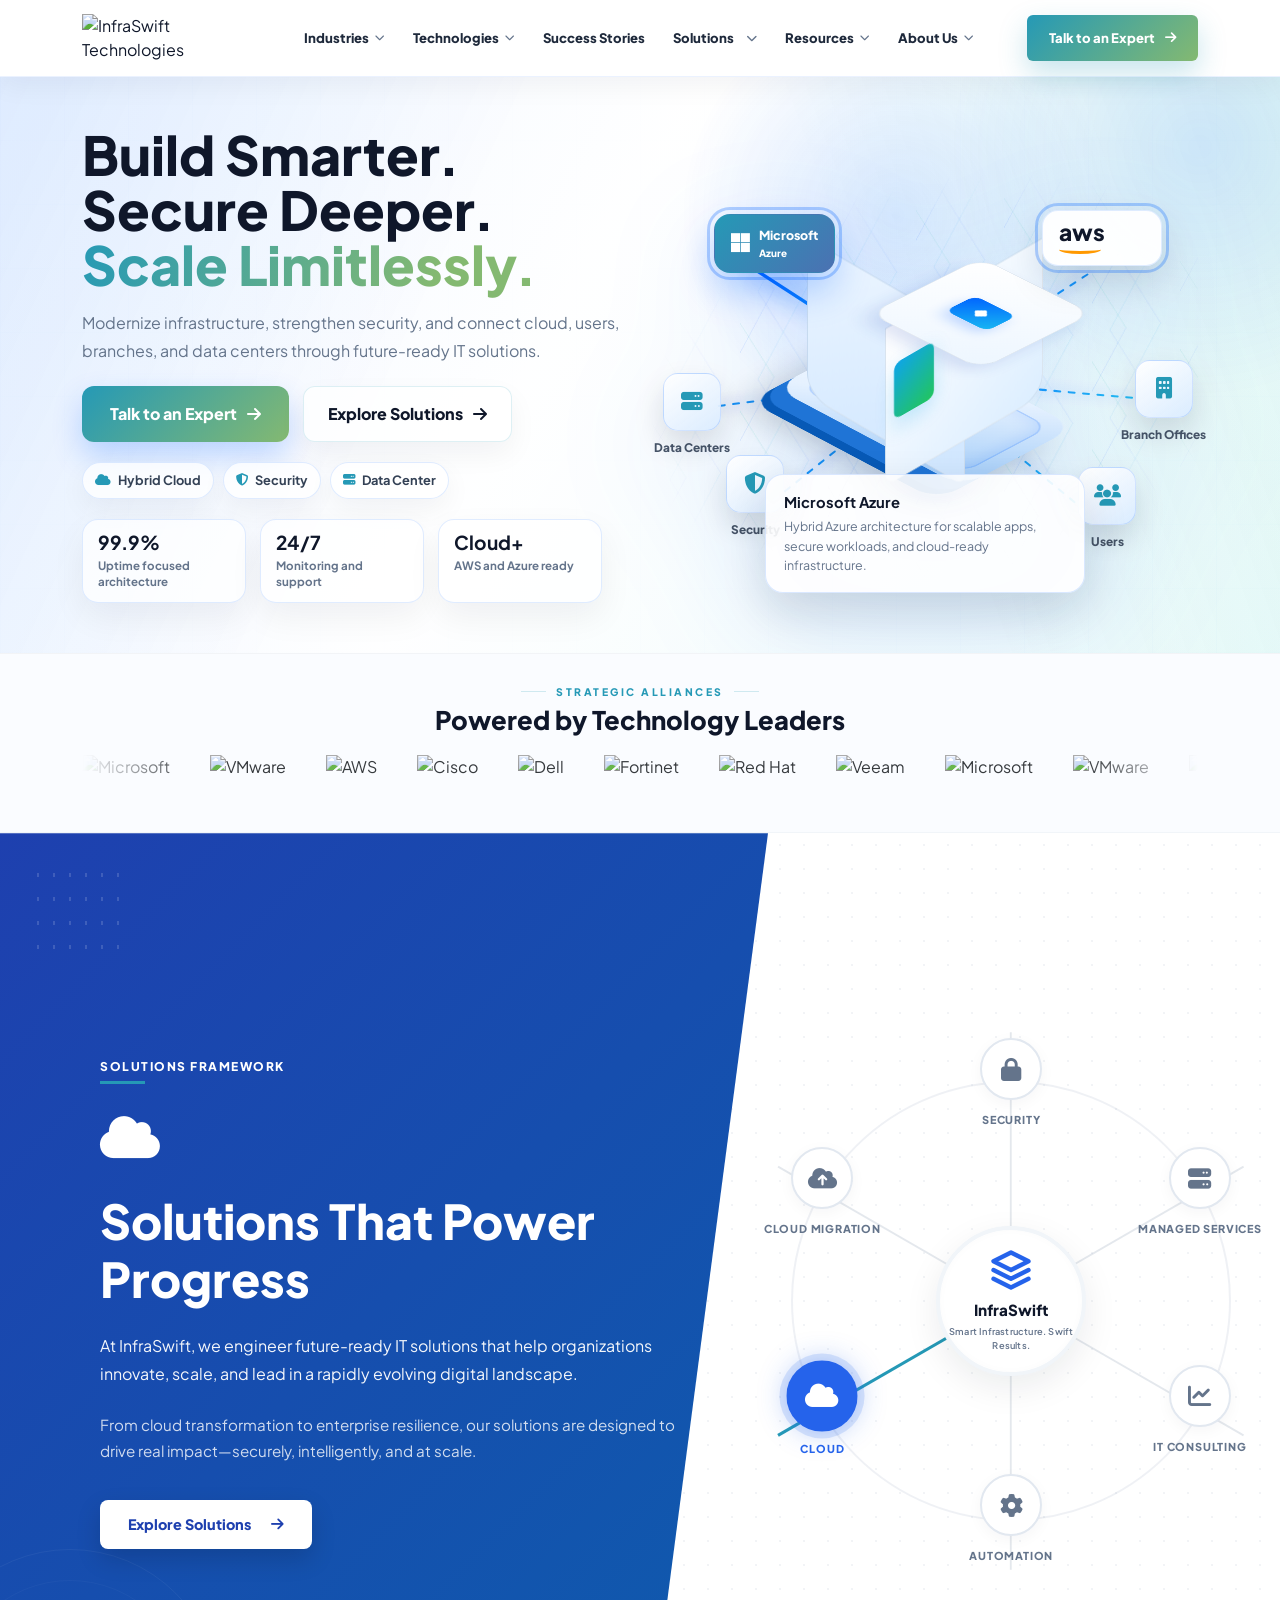
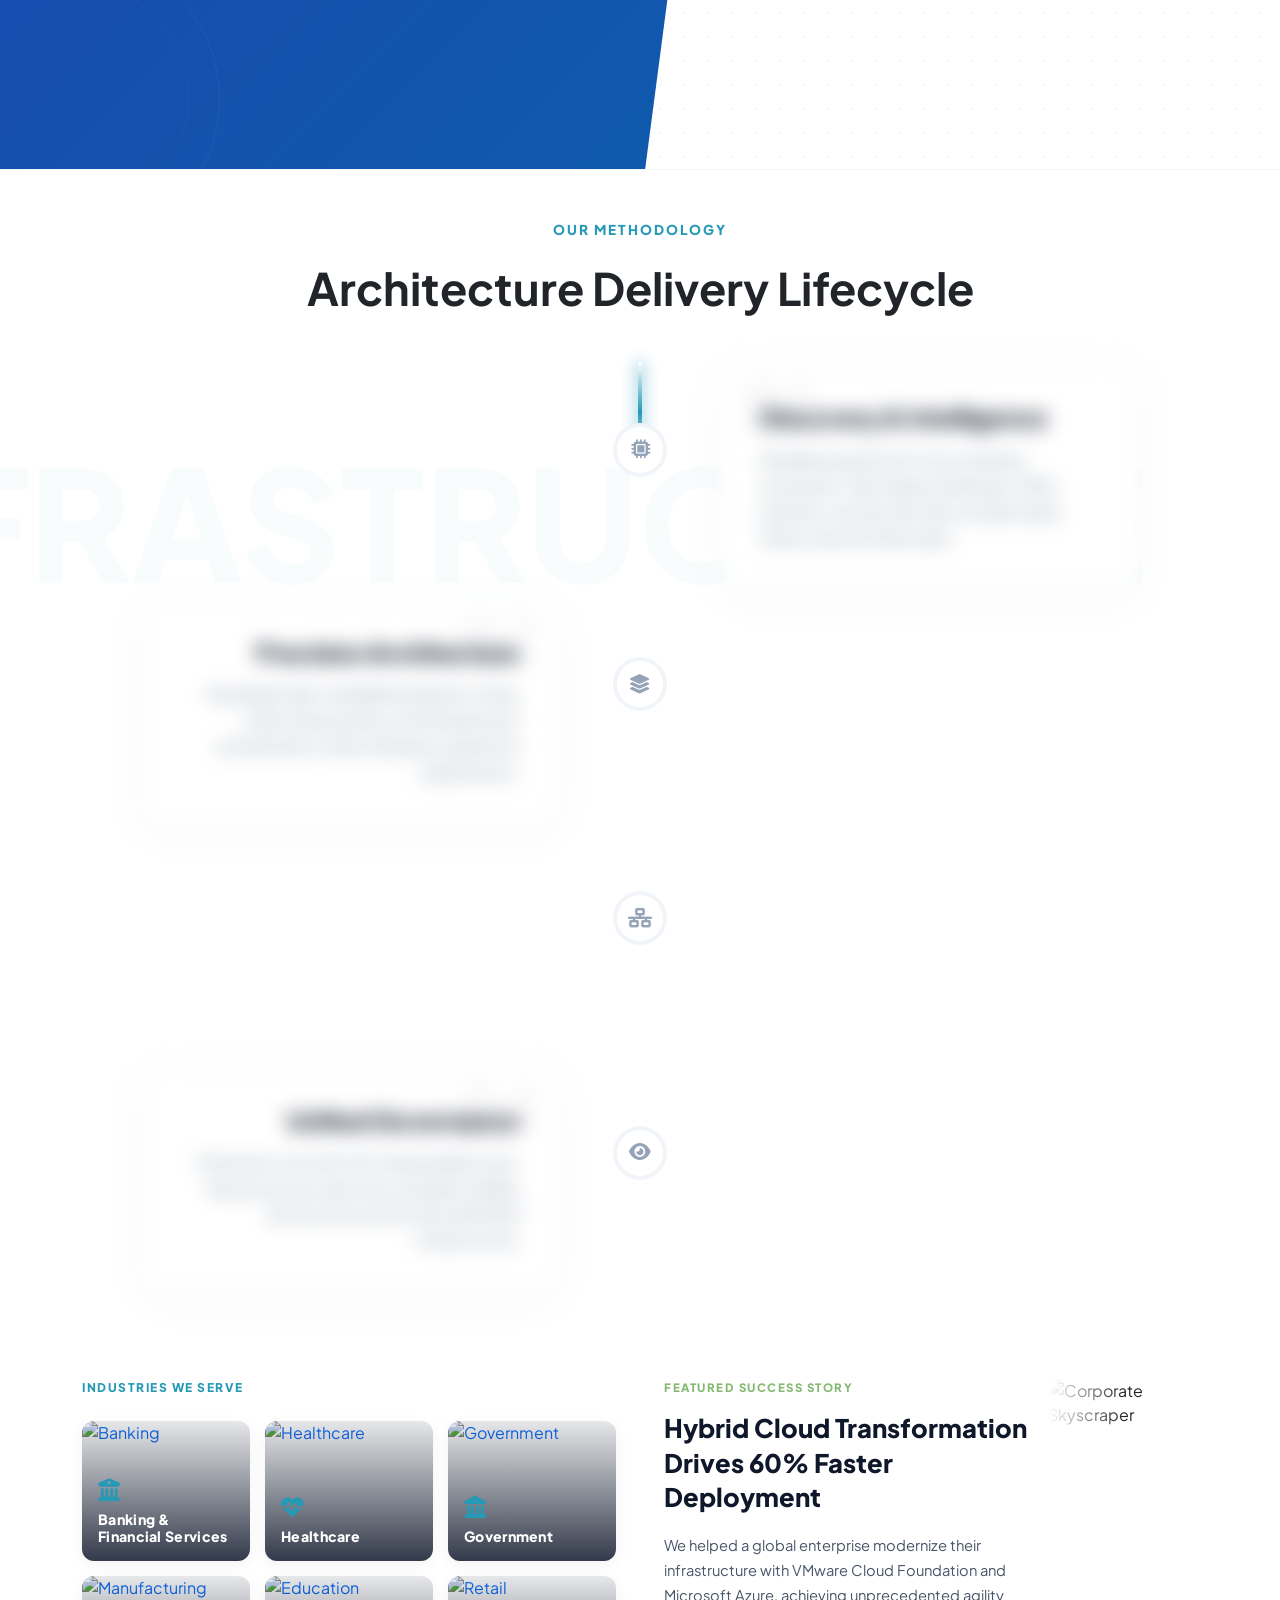
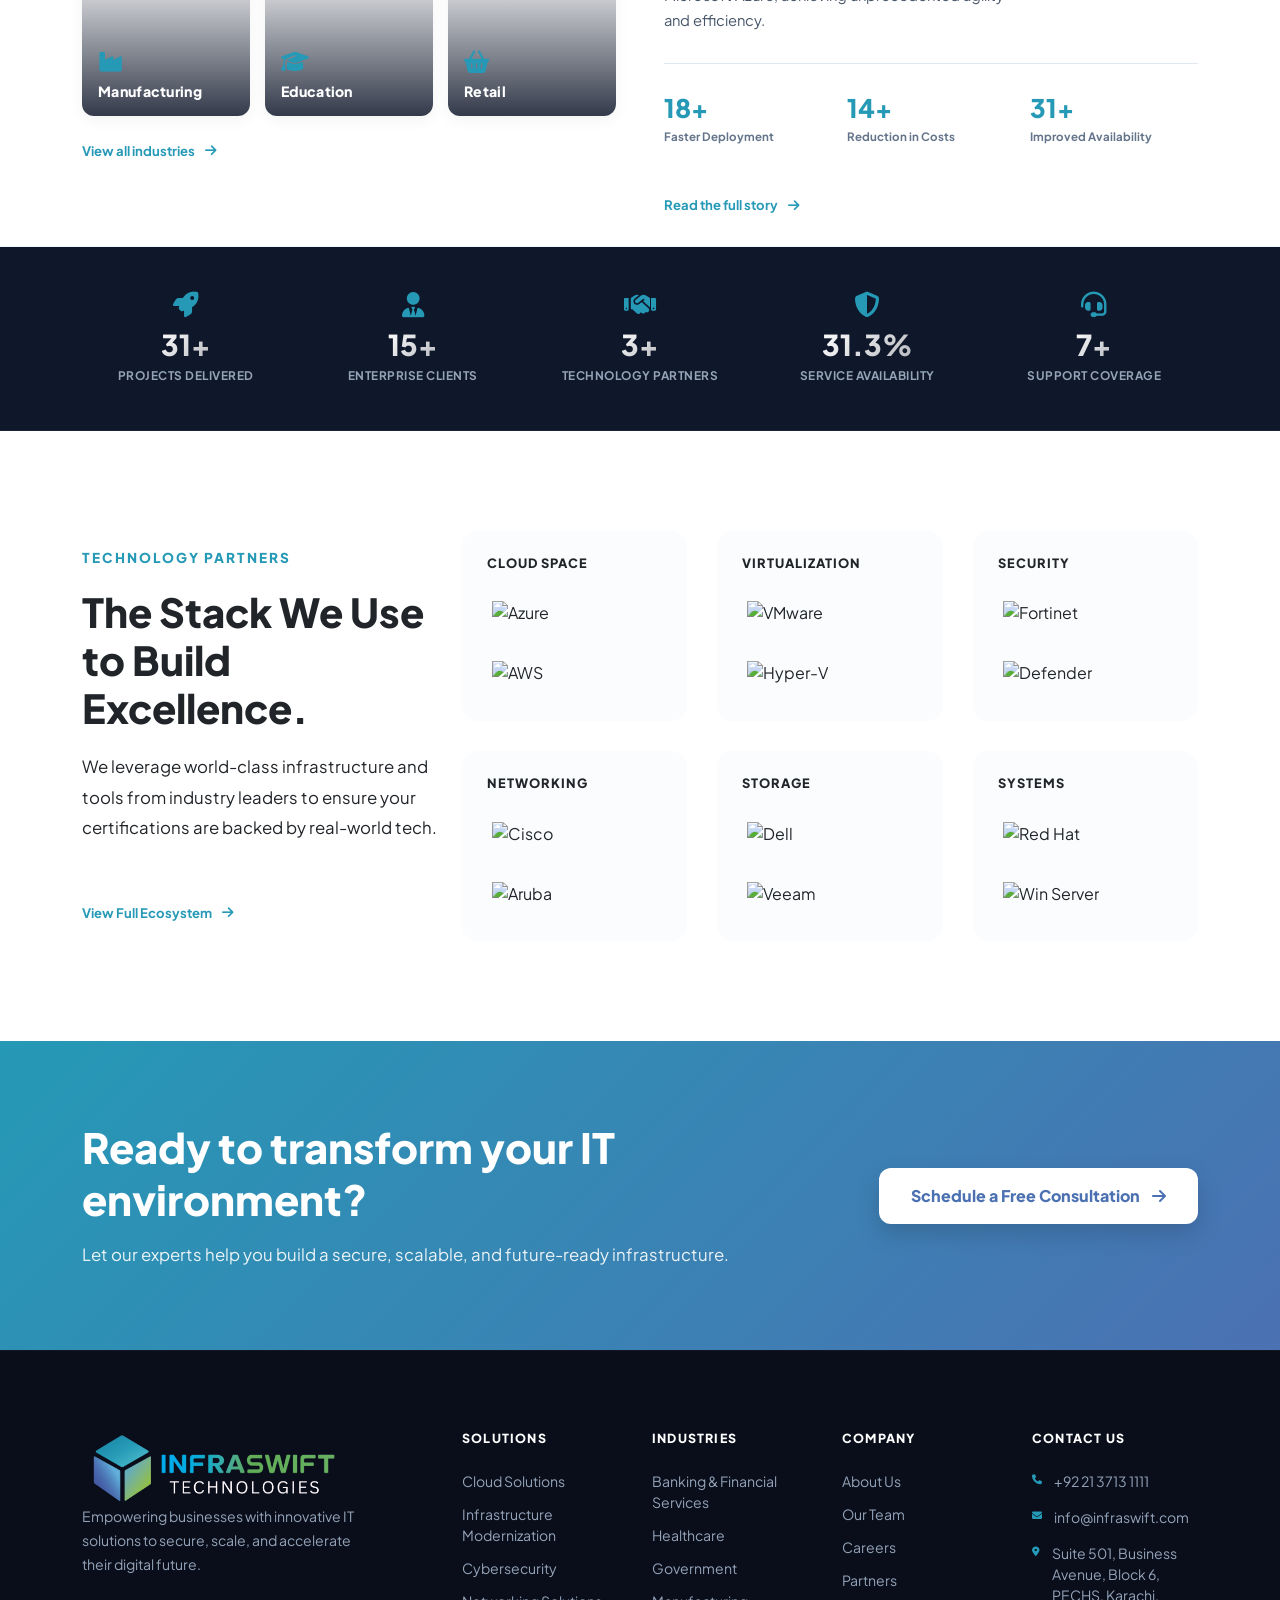
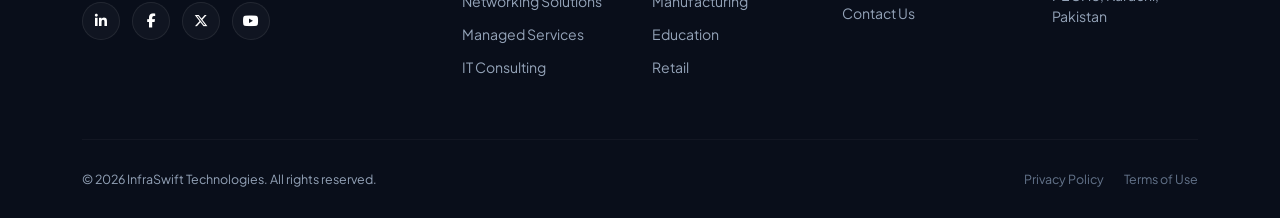
==== infraswift.html @ 0e82264e "Update print statement from 'Hello' to 'Goodbye'" ====
<!DOCTYPE html>
<html lang="en">

<head>
    <meta charset="UTF-8">
    <meta name="viewport" content="width=device-width, initial-scale=1.0">
    <title>InfraSwift | Premium Enterprise IT Solutions</title>

    <!-- Bootstrap 5 & FontAwesome -->
    <link href="https://cdnjs.cloudflare.com/ajax/libs/bootstrap/5.3.3/css/bootstrap.min.css" rel="stylesheet">
    <link rel="stylesheet" href="https://cdnjs.cloudflare.com/ajax/libs/font-awesome/6.5.0/css/all.min.css">
    <!-- Google Font -->
    <link href="https://fonts.googleapis.com/css2?family=Plus+Jakarta+Sans:wght@400;600;700;800&display=swap"
        rel="stylesheet">

    <style>
        :root {     
            --primary: #2599B6;
            --primary-dark: #4B71B2;
            --accent: #84B971;
            --success: #84B971;
            --primary-glow: rgba(37, 153, 182, 0.35);

            --node-bg: #ffffff;
            --text-dark: #0f172a;
            --text-gray: #64748b;
            --soft-border: rgba(37, 153, 182, 0.15);
        }

        body {
            font-family: 'Plus Jakarta Sans', sans-serif;
            background:
                radial-gradient(circle at 18% 20%, rgba(0, 97, 255, 0.08), transparent 28%),
                radial-gradient(circle at 82% 16%, rgba(14, 165, 233, 0.10), transparent 30%),
                #fff;
            background-size: 120% 120%;
            animation: bodyGlowMove 12s ease-in-out infinite alternate;
            overflow-x: hidden;
            margin: 0;
            cursor: none;
        }

        @keyframes bodyGlowMove {
            from {
                background-position: 0% 0%, 100% 0%;
            }

            to {
                background-position: 8% 6%, 90% 10%;
            }
        }

        /* --- NAVBAR --- */
        .site-nav {
            position: sticky;
            top: 0;
            z-index: 999;
            background: rgba(255, 255, 255, 0.95);
            backdrop-filter: blur(14px);
            border-bottom: 1px solid rgba(0, 97, 255, 0.08);
            box-shadow: 0 8px 28px rgba(15, 23, 42, 0.05);
        }

        .nav-shell {
            min-height: 76px;
            display: flex;
            align-items: center;
            justify-content: space-between;
            gap: 24px;
        }

        .brand-logo {
            display: inline-flex;
            align-items: center;
            gap: 10px;
            text-decoration: none;
            color: var(--text-dark);
            flex-shrink: 0;
        }

        .brand-logo img {
            width: 168px;
            height: auto;
            display: block;
        }

        .nav-menu {
            display: flex;
            align-items: center;
            justify-content: center;
            gap: 24px;
            margin: 0;
            padding: 0;
            list-style: none;
            flex: 1;
        }

        .nav-menu a {
            display: inline-flex;
            align-items: center;
            gap: 6px;
            color: #1e293b;
            font-size: 0.82rem;
            font-weight: 800;
            text-decoration: none;
            padding: 10px 2px;
            transition: color 0.25s ease, transform 0.25s ease;
        }

        .nav-menu a:hover {
            color: var(--primary);
            transform: translateY(-1px);
        }

        .nav-menu i {
            font-size: 0.62rem;
            color: #64748b;
        }

        .nav-actions {
            display: flex;
            align-items: center;
            gap: 12px;
            flex-shrink: 0;
        }

        .nav-cta {
            display: inline-flex;
            align-items: center;
            justify-content: center;
            gap: 10px;
            min-height: 46px;
            padding: 0 22px;
            border-radius: 6px;
            background: linear-gradient(135deg,
                    var(--primary),
                    var(--success));

            color: #fff;
            border: none;
            box-shadow: 0 12px 28px rgba(37, 153, 182, 0.25);
            font-size: 0.82rem;
            font-weight: 800;
            text-decoration: none;
            transition: transform 0.25s ease, box-shadow 0.25s ease;
        }

        .nav-cta:hover {
            color: #fff;
            transform: translateY(-2px);
            background: linear-gradient(135deg,
                    var(--success),
                    var(--primary));
        }

        .nav-toggle {
            display: none;
            width: 42px;
            height: 42px;
            border: 1px solid rgba(0, 97, 255, 0.16);
            border-radius: 10px;
            background: #fff;
            color: var(--text-dark);
            align-items: center;
            justify-content: center;
        }

        /* =========================
           MEGA MENU DROPDOWN
        ========================= */

        .mega-parent {
            position: relative;
        }

        .mega-parent>a {
            position: relative;
        }

        .mega-parent>a i {
            margin-left: 6px;
            font-size: 11px;
            transition: .3s;
        }

        .mega-parent:hover>a i {
            transform: rotate(180deg);
        }

        .mega-menu {
            position: absolute;
            top: 100%;
            left: 50%;
            transform: translateX(-50%) translateY(20px);

            width: 1200px;
            max-width: 95vw;

            background: rgba(255, 255, 255, .98);
            backdrop-filter: blur(20px);

            border: 1px solid rgba(37, 153, 182, .15);
            border-radius: 20px;

            padding: 35px;

            display: grid;
            grid-template-columns: repeat(5, 1fr);
            gap: 30px;

            opacity: 0;
            visibility: hidden;

            box-shadow:
                0 25px 60px rgba(15, 23, 42, .10),
                0 10px 30px rgba(37, 153, 182, .08);

            transition: .35s ease;

            z-index: 9999;
        }

        .mega-menu::before {
            content: '';
            position: absolute;
            top: 0;
            left: 0;

            width: 100%;
            height: 4px;

            border-radius: 20px 20px 0 0;

            background: linear-gradient(90deg,
                    #2599B6,
                    #84B971);
        }

        .mega-parent:hover .mega-menu {
            opacity: 1;
            visibility: visible;
            transform: translateX(-50%) translateY(0);
        }

        .mega-col {
            border-right: 1px solid rgba(37, 153, 182, .15);
            padding-right: 25px;
        }

        .mega-col:last-child {
            border-right: none;
        }

        .mega-col h5 {
            color: #2599B6;
            font-size: 18px;
            font-weight: 800;
            line-height: 1.4;

            margin-bottom: 18px;
        }

        .mega-col h5::after {
            content: '';
            display: block;

            width: 75px;
            height: 3px;

            margin-top: 10px;

            background: linear-gradient(90deg,
                    #2599B6,
                    #84B971);

            border-radius: 10px;
        }

        .mega-col a {
            display: block;

            color: #334155 !important;
            text-decoration: none;

            font-size: 15px;
            font-weight: 600;

            line-height: 1.6;

            padding: 8px 0;

            transition: .3s ease;
        }

        .mega-col a:hover {
            color: #2599B6 !important;
            padding-left: 10px;
        }

        .mega-col a:hover {
            background: linear-gradient(90deg,
                    rgba(37, 153, 182, .05),
                    rgba(132, 185, 113, .05));

            border-radius: 8px;
            padding-right: 10px;
        }

        .mega-col {
            animation: fadeMega .5s ease;
        }

        @keyframes fadeMega {
            from {
                opacity: 0;
                transform: translateY(10px);
            }

            to {
                opacity: 1;
                transform: translateY(0);
            }
        }

        @media(max-width:991px) {

            .mega-menu {
                position: static;

                width: 100%;
                max-width: 100%;

                transform: none;

                opacity: 1;
                visibility: visible;

                display: none;

                grid-template-columns: 1fr;

                margin-top: 12px;
                padding: 20px;
            }

            .mega-parent.active .mega-menu {
                display: grid;
            }

            .mega-col {
                border-right: none;
                border-bottom: 1px solid rgba(37, 153, 182, .15);

                padding-right: 0;
                padding-bottom: 15px;
            }

            .mega-col:last-child {
                border-bottom: none;
            }

            .mega-parent:hover .mega-menu {
                transform: none;
            }
        }

        /* --- HERO WRAPPER --- */
        .hero {
            min-height: 64vh;
            display: flex;
            align-items: center;
            position: relative;
            background:
                linear-gradient(120deg, rgba(239, 246, 255, 0.82) 0%, rgba(255, 255, 255, 0.96) 44%, rgba(240, 253, 250, 0.76) 100%),
                linear-gradient(90deg, rgba(0, 97, 255, 0.06) 1px, transparent 1px),
                linear-gradient(0deg, rgba(14, 165, 233, 0.045) 1px, transparent 1px);
            background-size: auto, 64px 64px, 64px 64px;
            background-position: center, 0 0, 0 0;
            padding: 38px 0;
            overflow: hidden;
            transition: background-position 0.8s ease, box-shadow 0.5s ease;
            --mx: 70%;
            --my: 24%;
        }

        .hero:hover {
            background-position: center, 14px 0, 0 14px;
            box-shadow: inset 0 0 90px rgba(0, 97, 255, 0.06);
        }

        .hero::before {
            content: "";
            position: absolute;
            inset: 0;
            background:
                radial-gradient(circle at var(--mx) var(--my), rgba(0, 97, 255, 0.18), transparent 22%),
                linear-gradient(115deg, rgba(0, 97, 255, 0.10), transparent 36%),
                linear-gradient(250deg, rgba(20, 184, 166, 0.10), transparent 34%);
            opacity: 0.78;
            pointer-events: none;
            animation: heroAura 9s ease-in-out infinite alternate;
        }

        .hero::after {
            content: "";
            position: absolute;
            width: 520px;
            height: 520px;
            right: -180px;
            top: -190px;
            border-radius: 50%;
            background: radial-gradient(circle, rgba(0, 97, 255, 0.12), transparent 68%);
            filter: blur(4px);
            transform: translate3d(0, 0, 0);
            transition: transform 0.7s ease, opacity 0.5s ease;
            pointer-events: none;
        }

        .hero:hover::after {
            opacity: 0.9;
            transform: translate3d(-28px, 22px, 0) scale(1.08);
        }

        @keyframes heroAura {
            from {
                opacity: 0.56;
                transform: translateX(0);
            }

            to {
                opacity: 0.9;
                transform: translateX(18px);
            }
        }

        .hero .container {
            position: relative;
            z-index: 2;
        }

        .hero-left {
            max-width: 590px;
        }

        .hero-eyebrow {
            width: fit-content;
            color: var(--primary);
            font-weight: 800;
            text-transform: uppercase;
            font-size: 0.74rem;
            letter-spacing: 1.6px;
            margin-bottom: 22px;
            display: inline-flex;
            align-items: center;
            gap: 10px;
            padding: 9px 14px;
            border-radius: 999px;
            background: rgba(255, 255, 255, 0.74);
            border: 1px solid rgba(0, 97, 255, 0.12);
            box-shadow: 0 12px 32px rgba(15, 23, 42, 0.06);
            backdrop-filter: blur(12px);
        }

        .hero-eyebrow i {
            width: 22px;
            height: 22px;
            display: grid;
            place-items: center;
            border-radius: 50%;
            color: #fff;
            background: linear-gradient(135deg, var(--primary), var(--accent));
            font-size: 0.7rem;
        }

        .hero h1 {
            font-size: clamp(2.15rem, 4.2vw, 3.65rem);
            font-weight: 800;
            line-height: 1.02;
            color: var(--text-dark);
            margin-bottom: 18px;
            max-width: 650px;
        }

        .hero h1 span {
            color: transparent;
            background: linear-gradient(110deg, var(--primary), var(--accent), var(--success), var(--primary));
            background-size: 240% 100%;
            -webkit-background-clip: text;
            background-clip: text;
            animation: headlineShine 5s ease-in-out infinite;
        }

        @keyframes headlineShine {

            0%,
            100% {
                background-position: 0% 50%;
            }

            50% {
                background-position: 100% 50%;
            }
        }

        .hero p {
            color: var(--text-gray);
            font-size: 1rem;
            line-height: 1.72;
            max-width: 550px;
            margin-bottom: 22px;
        }

        .hero-ctas {
            display: flex;
            gap: 14px;
            align-items: center;
            flex-wrap: wrap;
            margin-bottom: 20px;
        }

        .btn-talk {
            background: linear-gradient(135deg,
                    var(--primary),
                    var(--success));
            color: white;
            padding: 16px 28px;
            border-radius: 12px;
            font-weight: 800;
            border: none;
            transition: 0.3s;
            display: inline-flex;
            align-items: center;
            gap: 10px;
            text-decoration: none;
            box-shadow: 0 14px 30px rgba(0, 97, 255, 0.24);
        }

        .btn-talk:hover {
            background: linear-gradient(135deg,
                    var(--success),
                    var(--primary));
            transform: translateY(-3px);
            box-shadow: 0 18px 35px var(--primary-glow);
            color: white;
        }

        .btn-talk i,
        .btn-explore i {
            transition: transform 0.3s ease;
        }

        .btn-talk:hover i,
        .btn-explore:hover i {
            transform: translateX(4px);
        }

        .btn-explore {
            border: 1.5px solid var(--soft-border);
            color: var(--text-dark);
            background: rgba(255, 255, 255, 0.72);
            padding: 15px 24px;
            border-radius: 12px;
            font-weight: 800;
            text-decoration: none;
            transition: 0.3s;
            display: inline-flex;
            align-items: center;
            gap: 10px;
            box-shadow: 0 12px 28px rgba(15, 23, 42, 0.05);
        }

        .btn-explore:hover {
            border-color: rgba(0, 97, 255, 0.42);
            color: var(--primary);
            background: #fff;
            transform: translateY(-3px);
        }

        .hero-pills {
            display: flex;
            flex-wrap: wrap;
            gap: 9px;
            margin-bottom: 20px;
        }

        .hero-pill {
            display: inline-flex;
            align-items: center;
            gap: 7px;
            padding: 8px 12px;
            border-radius: 999px;
            background: rgba(255, 255, 255, 0.76);
            border: 1px solid rgba(0, 97, 255, 0.12);
            color: #334155;
            font-size: 0.8rem;
            font-weight: 700;
            box-shadow: 0 10px 28px rgba(15, 23, 42, 0.05);
            transition: transform 0.28s ease, box-shadow 0.28s ease, border-color 0.28s ease;
        }

        .hero-pill:hover {
            transform: translateY(-4px);
            border-color: rgba(0, 97, 255, 0.26);
            box-shadow: 0 16px 34px rgba(0, 97, 255, 0.10);
        }

        .hero-pill i {
            color: var(--primary);
            font-size: 0.78rem;
        }

        .hero-stats {
            display: grid;
            grid-template-columns: repeat(3, minmax(0, 1fr));
            gap: 14px;
            max-width: 520px;
        }

        .hero-stat {
            padding: 13px 15px;
            border-radius: 16px;
            background: rgba(255, 255, 255, 0.72);
            border: 1px solid rgba(0, 97, 255, 0.12);
            box-shadow: 0 14px 34px rgba(15, 23, 42, 0.06);
            backdrop-filter: blur(12px);
            transition: transform 0.3s ease, border-color 0.3s ease, box-shadow 0.3s ease;
        }

        .hero-stat:hover {
            transform: translateY(-6px);
            border-color: rgba(0, 97, 255, 0.24);
            box-shadow: 0 20px 44px rgba(0, 97, 255, 0.12);
        }

        .hero-stat strong {
            display: block;
            color: var(--text-dark);
            font-size: 1.2rem;
            line-height: 1;
            margin-bottom: 6px;
        }

        .hero-stat span {
            display: block;
            color: var(--text-gray);
            font-size: 0.72rem;
            font-weight: 700;
            line-height: 1.35;
        }

        .hero-left>* {
            animation: heroIn 0.75s cubic-bezier(.2, .8, .2, 1) both;
        }

        .hero-left>*:nth-child(2) {
            animation-delay: 0.08s;
        }

        .hero-left>*:nth-child(3) {
            animation-delay: 0.16s;
        }

        .hero-left>*:nth-child(4) {
            animation-delay: 0.24s;
        }

        .hero-left>*:nth-child(5) {
            animation-delay: 0.32s;
        }

        .hero-left>*:nth-child(6) {
            animation-delay: 0.40s;
        }

        @keyframes heroIn {
            from {
                opacity: 0;
                transform: translateY(22px) scale(0.98);
                filter: blur(6px);
            }

            to {
                opacity: 1;
                transform: translateY(0);
            }
        }

        .hero-left {
            animation: leftFloat 6s ease-in-out infinite;
        }

        @keyframes leftFloat {

            0%,
            100% {
                transform: translateY(0);
            }

            50% {
                transform: translateY(-6px);
            }
        }

        .cursor-dot,
        .cursor-ring {
            position: fixed;
            left: 0;
            top: 0;
            z-index: 9999;
            pointer-events: none;
            opacity: 0;
            transform: translate(-50%, -50%);
            transition: opacity 0.2s ease, width 0.22s ease, height 0.22s ease, border-color 0.22s ease, background 0.22s ease;
        }

        .cursor-dot {
            width: 7px;
            height: 7px;
            border-radius: 50%;
            background: #2599B6;
            box-shadow: 0 0 18px rgba(0, 97, 255, 0.7);
        }

        .cursor-ring {
            width: 34px;
            height: 34px;
            border-radius: 50%;
            border: 1.5px solid rgba(0, 97, 255, 0.38);
            backdrop-filter: blur(2px);
        }

        body.cursor-ready .cursor-dot,
        body.cursor-ready .cursor-ring {
            opacity: 1;
        }

        body.cursor-hover .cursor-ring {
            width: 54px;
            height: 54px;
            border-color: #84B971;
            background: rgba(0, 97, 255, 0.06);
        }

        .btn-talk:focus-visible,
        .btn-explore:focus-visible,
        .node:focus-visible,
        .brand-node, .orbit-node:focus-visible {
            outline: 3px solid rgba(0, 97, 255, 0.28);
            outline-offset: 4px;
        }

        /* --- RIGHT SIDE ISOMETRIC CLOUD SCENE --- */
        .scene-container {
            position: relative;
            width: 100%;
            height: 430px;
            display: flex;
            justify-content: center;
            align-items: center;
            overflow: visible;
        }

        .isometric-box {
            position: relative;
            width: min(100%, 560px);
            height: 455px;
            transition: transform 0.45s ease-out;
            filter: drop-shadow(0 34px 56px rgba(0, 97, 255, 0.14));
        }

        .isometric-box::before {
            content: "";
            position: absolute;
            inset: 42px 0 16px;
            background:
                linear-gradient(120deg, transparent 0 24%, rgba(0, 97, 255, 0.10) 24.2% 24.7%, transparent 25% 49%, rgba(14, 165, 233, 0.10) 49.2% 49.7%, transparent 50%),
                linear-gradient(60deg, transparent 0 24%, rgba(20, 184, 166, 0.10) 24.2% 24.7%, transparent 25% 49%, rgba(0, 97, 255, 0.08) 49.2% 49.7%, transparent 50%);
            background-size: 88px 88px;
            opacity: 0.85;
            transform: skewY(-8deg);
            mask-image: radial-gradient(ellipse at 54% 52%, #000 0 54%, transparent 74%);
        }

        .svg-lines {
            position: absolute;
            inset: 54px 10px 26px;
            width: calc(100% - 20px);
            height: calc(100% - 80px);
            pointer-events: none;
            overflow: visible;
        }

        .line-path {
            fill: none;
            stroke: url(#heroLineGrad);
            stroke-width: 2.4;
            stroke-linecap: round;
            stroke-dasharray: 7 10;
            filter: drop-shadow(0 0 8px rgba(0, 97, 255, 0.65));
            animation: dash 5s linear infinite;
            opacity: 0.95;
        }

        .line-path.is-active {
            stroke-width: 4;
            stroke-dasharray: 0;
            opacity: 1;
            filter: drop-shadow(0 0 14px rgba(0, 97, 255, 0.9));
        }

        @keyframes dash {
            to {
                stroke-dashoffset: -120;
            }
        }

        .cloud-platform {
            position: absolute;
            left: 50%;
            top: 52%;
            width: 270px;
            height: 220px;
            transform: translate(-50%, -43%);
        }

        .platform-base {
            position: absolute;
            left: 50%;
            top: 58%;
            width: 265px;
            height: 160px;
            border-radius: 30px;
            background: linear-gradient(145deg, #fbfdff 0%, #e5f1ff 42%, #9bc8f7 100%);
            transform: translate(-50%, -50%) rotateX(58deg) rotateZ(45deg);
            box-shadow: 0 24px 0 #1f74d6, 0 36px 0 #0759b6, 0 46px 48px rgba(15, 23, 42, 0.22);
        }

        .platform-base::before {
            content: "";
            position: absolute;
            inset: 18px;
            border-radius: 22px;
            border: 2px solid rgba(0, 97, 255, 0.22);
            box-shadow: inset 0 0 22px rgba(0, 97, 255, 0.14);
        }

        .platform-base::after {
            content: "";
            position: absolute;
            left: 50%;
            top: 50%;
            width: 46px;
            height: 46px;
            border-radius: 50%;
            border: 2px solid rgba(0, 97, 255, 0.28);
            transform: translate(-50%, -50%);
            animation: signalPulse 2.6s ease-out infinite;
        }

        @keyframes signalPulse {
            0% {
                opacity: 0.9;
                transform: translate(-50%, -50%) scale(0.45);
            }

            100% {
                opacity: 0;
                transform: translate(-50%, -50%) scale(2.7);
            }
        }

        .server-hub {
            position: absolute;
            left: 50%;
            top: 28%;
            width: 158px;
            height: 158px;
            transform: translate(-50%, -50%);
            animation: floatHub 5s ease-in-out infinite;
        }

        @keyframes floatHub {

            0%,
            100% {
                transform: translate(-50%, -50%) translateY(0);
            }

            50% {
                transform: translate(-50%, -50%) translateY(-12px);
            }
        }

        .cube {
            position: absolute;
            inset: 0;
            border: 1px solid rgba(148, 163, 184, 0.22);
        }

        .cube-top {
            transform: rotateX(60deg) rotateZ(45deg) translateY(-79px);
            border-radius: 24px;
            background: linear-gradient(145deg, #ffffff, #edf6ff);
            box-shadow: 0 16px 24px rgba(30, 64, 175, 0.14);
        }

        .cube-front {
            transform: skewY(30deg) translate(-39px, 43px);
            border-radius: 0 0 12px 22px;
            background: linear-gradient(145deg, #edf6ff, #cfe6ff);
        }

        .cube-right {
            transform: skewY(-30deg) translate(39px, 43px);
            border-radius: 0 0 22px 12px;
            background: linear-gradient(145deg, #ffffff, #dceeff);
        }

        .cube-back,
        .cube-left {
            display: none;
        }

        .cube-top i {
            position: absolute;
            left: 50%;
            top: 50%;
            width: 58px;
            height: 42px;
            display: grid;
            place-items: center;
            transform: translate(-50%, -50%) rotateZ(0deg);
            border-radius: 10px;
            color: #fff;
            background: linear-gradient(135deg, #0061ff, #18b9f2);
            box-shadow: 0 10px 18px rgba(0, 97, 255, 0.22);
        }

        .cube-chip {
            position: absolute;
            left: 48px;
            bottom: 12px;
            width: 40px;
            height: 56px;
            border-radius: 7px;
            transform: skewY(-30deg);
            background: linear-gradient(145deg, #0ea5e9, #22c55e);
            box-shadow: 0 8px 20px rgba(14, 165, 233, 0.22);
            z-index: 4;
        }

        .node {
            position: absolute;
            z-index: 5;
            display: flex;
            flex-direction: column;
            align-items: center;
            gap: 8px;
            background: transparent;
            border: 0;
            box-shadow: none;
            padding: 0;
            transition: 0.3s ease;
            cursor: pointer;
        }

        .node:hover {
            transform: translateY(-8px);
        }

        .node.is-active {
            transform: translateY(-10px) scale(1.04);
        }

        .node .node-icon {
            width: 58px;
            height: 58px;
            border-radius: 15px;
            display: grid;
            place-items: center;
            background: linear-gradient(145deg, rgba(255, 255, 255, 0.98), rgba(217, 235, 255, 0.94));
            border: 1px solid rgba(0, 97, 255, 0.16);
            box-shadow: 0 14px 30px rgba(15, 23, 42, 0.13);
            color: var(--primary);
            font-size: 1.35rem;
            transition: 0.3s ease;
            position: relative;
            overflow: hidden;
        }

        .node .node-icon::after {
            content: "";
            position: absolute;
            inset: -30%;
            background: linear-gradient(120deg, transparent 30%, rgba(255, 255, 255, 0.78) 0%, rgba(255, 255, 255, 0.78) 100%);
            transform: translateX(-120%);
            transition: 0.45s ease;
        }

        .node:hover .node-icon::after,
        .node.is-active .node-icon::after {
            transform: translateX(120%);
        }

        .node.is-active .node-icon,
        .brand-node.is-active {
            color: #fff;
            background: linear-gradient(135deg, #2599B6, #4B71B2) !important;
            border-color: transparent;
            box-shadow: 0 18px 36px rgba(0, 97, 255, 0.28);
        }

        .node.is-active span {
            color: var(--primary);
        }

        .node span {
            font-size: 0.74rem;
            font-weight: 800;
            color: #475569;
            text-transform: none;
            white-space: nowrap;
        }

        .brand-node {
            position: absolute;
            z-index: 6;
            display: flex;
            align-items: center;
            gap: 9px;
            min-width: 120px;
            padding: 11px 16px;
            border-radius: 16px;
            background: rgba(255, 255, 255, 0.94);
            border: 1px solid rgba(0, 97, 255, 0.12);
            box-shadow: 0 16px 36px rgba(15, 23, 42, 0.13);
            backdrop-filter: blur(12px);
            font-weight: 800;
            color: var(--text-dark);
            cursor: pointer;
            transition: 0.3s ease;
        }

        .brand-node:hover {
            transform: translateY(-8px);
        }

        .brand-node.is-active i,
        .brand-node.is-active small,
        .brand-node.is-active strong {
            color: #fff;
        }

        .brand-node i {
            color: var(--primary);
            font-size: 1.35rem;
        }

        .brand-aws strong {
            font-size: 1.42rem;
            line-height: 0.9;
            text-transform: lowercase;
        }

        .brand-aws em {
            display: block;
            width: 42px;
            height: 9px;
            border-bottom: 3px solid #ff9900;
            border-radius: 50%;
            margin-top: -2px;
        }

        .brand-azure strong {
            display: block;
            font-size: 0.78rem;
        }

        .brand-azure small {
            display: block;
            color: var(--text-gray);
            font-size: 0.62rem;
            margin-top: 2px;
        }

        .node-aws {
            top: 72px;
            right: 36px;
        }

        .node-azure {
            top: 76px;
            left: 62px;
        }

        .node-security {
            bottom: 54px;
            left: 74px;
        }

        .node-users {
            bottom: 42px;
            right: 62px;
        }

        .node-dc {
            top: 235px;
            left: 2px;
        }

        .node-branch {
            top: 222px;
            right: -8px;
        }

        .hero-info-card {
            position: absolute;
            left: 50%;
            bottom: 0;
            z-index: 8;
            width: min(88%, 320px);
            padding: 16px 18px;
            border-radius: 18px;
            background: rgba(255, 255, 255, 0.9);
            border: 1px solid rgba(0, 97, 255, 0.14);
            box-shadow: 0 18px 45px rgba(15, 23, 42, 0.13);
            backdrop-filter: blur(14px);
            transform: translateX(-50%);
        }

        .hero-info-card strong {
            display: block;
            color: var(--text-dark);
            font-size: 0.92rem;
            margin-bottom: 4px;
        }

        .hero-info-card span {
            display: block;
            color: var(--text-gray);
            font-size: 0.78rem;
            line-height: 1.55;
        }

        /* --- RESPONSIVE --- */
        @media (max-width: 991px) {
            body {
                cursor: auto;
            }

            .cursor-dot,
            .cursor-ring {
                display: none;
            }

            .site-nav {
                position: sticky;
                top: 0;
            }

            .nav-shell {
                min-height: 68px;
            }

            .brand-logo img {
                width: 148px;
            }

            .nav-toggle {
                display: inline-flex;
            }

            .nav-menu {
                position: absolute;
                left: 16px;
                right: 16px;
                top: calc(100% + 10px);
                display: none;
                flex-direction: column;
                align-items: stretch;
                gap: 2px;
                padding: 14px;
                border-radius: 16px;
                background: rgba(255, 255, 255, 0.96);
                border: 1px solid rgba(0, 97, 255, 0.12);
                box-shadow: 0 24px 60px rgba(15, 23, 42, 0.14);
                backdrop-filter: blur(18px);
            }

            .site-nav.nav-open .nav-menu {
                display: flex;
            }

            .nav-menu a {
                justify-content: space-between;
                padding: 12px 14px;
                border-radius: 10px;
            }

            .nav-menu a:hover {
                background: rgba(0, 97, 255, 0.06);
            }

            .nav-actions {
                margin-left: auto;
                margin-right: 16px;
            }

            .nav-cta {
                display: none;
            }

            .hero {
                min-height: auto;
                text-align: center;
                padding: 34px 0;
            }

            .hero p {
                margin-left: auto;
                margin-right: auto;
            }

            .hero-left {
                margin: 0 auto;
            }

            .hero-eyebrow {
                margin-left: auto;
                margin-right: auto;
            }

            .hero-stats {
                margin: 0 auto;
            }

            .scene-container {
                height: 330px;
                overflow: hidden;
            }

            .isometric-box {
                width: 500px;
                height: 395px;
                transform: scale(0.78);
                transform-origin: center;
            }
        }

        @media (max-width: 575px) {
            .hero {
                padding: 30px 0;
            }

            .hero h1 {
                font-size: clamp(2rem, 11vw, 2.7rem);
            }

            .hero p {
                font-size: 0.94rem;
                line-height: 1.65;
            }

            .hero-ctas {
                flex-direction: column;
                align-items: stretch;
            }

            .btn-talk,
            .btn-explore {
                justify-content: center;
                width: 100%;
            }

            .hero-stats {
                grid-template-columns: 1fr;
                gap: 10px;
            }

            .hero-stat {
                padding: 14px 16px;
            }

            .scene-container {
                height: 285px;
                margin-top: 8px;
            }

            .isometric-box {
                transform: scale(0.6);
            }
        }

        /* ============================================================
           TRUSTED PARTNERS SECTION — TIGHT SPACING VERSION
           ============================================================ */

        .trusted-partners {
            padding: 30px 0;
            background: rgb(250, 252, 255);
            position: relative;
            border-top: 1px solid rgba(0, 0, 0, 0.03);
        }

        .partners-eyebrow {
            display: flex;
            align-items: center;
            justify-content: center;
            gap: 10px;
            margin-bottom: 5px;
        }

        .partners-eyebrow .text {
            font-size: 0.65rem;
            font-weight: 800;
            text-transform: uppercase;
            letter-spacing: 2.5px;
            color: var(--primary);
        }

        .partners-eyebrow .line {
            width: 25px;
            height: 1px;
            background: var(--primary);
            opacity: 0.2;
        }

        .partners-title {
            font-size: 1.6rem;
            font-weight: 800;
            color: #0f172a;
            margin-bottom: 5px;
            text-align: center;
        }

        .partner-marquee-container {
            position: relative;
            width: 100%;
            padding: 15px 0;
            overflow: hidden;
            -webkit-mask-image: linear-gradient(to right, transparent, black 10%, black 90%, transparent);
            mask-image: linear-gradient(to right, transparent, black 10%, black 90%, transparent);
        }

        .partner-marquee-track {
            display: flex;
            align-items: center;
            width: max-content;
            gap: 40px;
            animation: marqueeScroll 30s linear infinite;
        }

        .partner-marquee-container:hover .partner-marquee-track {
            animation-play-state: paused;
        }

        .partner-logo-box {
            flex-shrink: 0;
            display: flex;
            align-items: center;
            justify-content: center;
        }

        .partner-logo-box img {
            height: 32px;
            width: auto;
            filter: grayscale(0);
            opacity: 0.9;
            transition: all 0.3s ease;
        }

        .partner-logo-box:hover img {
            opacity: 1;
            transform: scale(1.08);
            cursor: pointer;
        }

        @keyframes marqueeScroll {
            0% { transform: translateX(0); }
            100% { transform: translateX(-50%); }
        }

        @media (max-width: 991px) {
            .partner-marquee-track { gap: 30px; }
            .partner-logo-box img { height: 28px; }
            .partners-title { font-size: 1.3rem; }
        }

        @media (max-width: 575px) {
            .trusted-partners { padding: 35px 0; }
            .partner-marquee-track { gap: 20px; }
            .partner-logo-box img { height: 24px; }
            .partners-title { font-size: 1.1rem; }
        }

        /* ============================================================
           INTERACTIVE SOLUTIONS ORBIT SHOWCASE (SLANTED SPLIT UI MATCH)
           ============================================================ */

        .solutions-section {
            background-color: #ffffff;
            position: relative;
            overflow: hidden;
            z-index: 1;
            border-top: 1px solid #f1f5f9;
            border-bottom: 1px solid #f1f5f9;
        }

        /* Slanted Slit-Background with explicit stacking context */
        .solutions-section::before {
            content: '';
            position: absolute;
            left: 0;
            top: 0;
            bottom: 0;
            width: 60%; /* Spans to the left column boundary - set exactly to 60% as requested */
            background: linear-gradient(135deg, #1e40af 0%, #0e5cad 100%); /* Deep rich blue matching screenshot */
            clip-path: polygon(0 0, 100% 0, 84% 100%, 0 100%);
            z-index: 1;
            transition: width 0.5s ease;
        }

        @media (max-width: 991px) {
            .solutions-section::before {
                width: 100%;
                clip-path: none;
                height: 50%;
                bottom: auto;
            }
        }

        /* Technical Dotted Align Grid */
        .tech-align-grid {
            position: absolute;
            inset: 0;
            background-image: radial-gradient(rgba(148, 163, 184, 0.12) 1.5px, transparent 1.5px);
            background-size: 24px 24px;
            pointer-events: none;
            z-index: -1;
        }

        /* Force stacking context so left text layers sit completely above pseudo background overlay */
        .reveal-left {
            position: relative;
            z-index: 10;
        }

        /* Left Side Content Box Inside Blue slanted element - Spaced for larger width */
        .solutions-content-box {
            color: #ffffff !important; /* Crisp white contrast over blue */
            position: relative;
            z-index: 12;
            padding: 110px 0;
        }

        @media (max-width: 991px) {
            .solutions-content-box {
                padding: 60px 0 40px;
            }
        }

        .solutions-content-box .lbl-framework {
            font-size: 0.75rem;
            font-weight: 800;
            color: #ffffff;
            text-transform: uppercase;
            letter-spacing: 1.5px;
            margin-bottom: 24px;
            display: inline-block;
            position: relative;
            z-index: 15;
        }

        .solutions-content-box .lbl-framework::after {
            content: '';
            position: absolute;
            bottom: -8px;
            left: 0;
            width: 45px;
            height: 3px;
            background-color: var(--primary);
        }

        .solutions-content-box h2 {
            font-size: clamp(2.2rem, 4vw, 3rem);
            font-weight: 800;
            line-height: 1.2;
            color: #ffffff !important;
            margin-bottom: 24px;
            position: relative;
            z-index: 15;
        }

        .solutions-content-box p.desc-p1 {
            font-size: 1rem;
            color: #ffffff !important;
            line-height: 1.75;
            margin-bottom: 24px;
            opacity: 0.95;
            position: relative;
            z-index: 15;
        }

        .solutions-content-box p.desc-p2 {
            font-size: 0.95rem;
            color: rgba(255, 255, 255, 0.8) !important;
            line-height: 1.75;
            margin-bottom: 35px;
            position: relative;
            z-index: 15;
        }

        .btn-explore-framework {
            background: #ffffff;
            color: #1e40af; /* Matches blue backdrop */
            font-weight: 800;
            font-size: 0.9rem;
            padding: 14px 28px;
            border-radius: 8px;
            text-decoration: none;
            display: inline-flex;
            align-items: center;
            gap: 12px;
            box-shadow: 0 10px 25px rgba(0, 0, 0, 0.15);
            transition: all 0.3s ease;
            border: none;
            position: relative;
            z-index: 15;
        }

        .btn-explore-framework:hover {
            background: #f8fafc;
            transform: translateY(-3px);
            box-shadow: 0 15px 30px rgba(0, 0, 0, 0.25);
            color: #0e5cad;
        }

        /* Right Side Orbit Visual Board */
        .orbit-wrapper {
            display: flex;
            justify-content: center;
            align-items: center;
            position: relative;
            width: 100%;
            height: 540px;
            z-index: 5;
        }

        .orbit-track-circle {
            position: relative;
            width: 440px;
            height: 440px;
            border-radius: 50%;
            border: 2px solid rgba(148, 163, 184, 0.15); /* Solid thin line in screenshot */
            display: flex;
            align-items: center;
            justify-content: center;
        }

        /* SVG Dynamic Neon Beams connected from Center to Nodes */
        .orbit-svg-beams {
            position: absolute;
            inset: 0;
            width: 100%;
            height: 100%;
            pointer-events: none;
            z-index: 2;
        }

        .orbit-beam-path {
            stroke: rgba(148, 163, 184, 0.25); /* Solid connection lines in screenshot */
            stroke-width: 1.5;
            fill: none;
            transition: stroke 0.5s ease, stroke-width 0.5s ease;
        }

        /* Active Connected Beams matches active accent color */
        .orbit-beam-path.is-active {
            stroke: var(--active-accent, var(--primary));
            stroke-width: 2.5;
        }

        /* Central Hub styling */
        .orbit-center-hub {
            position: absolute;
            width: 150px;
            height: 150px;
            background: #ffffff;
            border-radius: 50%;
            z-index: 10;
            display: flex;
            flex-direction: column;
            justify-content: center;
            align-items: center;
            text-align: center;
            box-shadow: 0 12px 35px rgba(15, 23, 42, 0.08), inset 0 0 10px rgba(0, 0, 0, 0.02);
            border: 4px solid #f1f5f9;
        }

        .orbit-center-hub .hub-logo-img {
            width: 42px;
            height: auto;
            margin-bottom: 8px;
        }

        .orbit-center-hub .hub-text {
            font-size: 0.95rem;
            font-weight: 800;
            color: #0f172a;
            margin-bottom: 3px;
        }

        .orbit-center-hub .hub-subtext {
            font-size: 0.58rem;
            font-weight: 600;
            color: #64748b;
            text-transform: none;
            letter-spacing: 0.2px;
            margin-top: 0;
        }

        /* Orbit Floating Node Core Structure */
        .orbit-node {
            position: absolute;
            width: 110px;
            height: 110px;
            display: flex;
            flex-direction: column;
            align-items: center;
            justify-content: center;
            z-index: 5;
            cursor: pointer;
            transform: scale(0); /* Animation Initial State */
            opacity: 0;
            transition: opacity 0.8s cubic-bezier(0.34, 1.56, 0.64, 1), 
                        transform 0.8s cubic-bezier(0.34, 1.56, 0.64, 1);
        }

        /* Animated Active Entrance Trigger */
        .solutions-section.vis .orbit-node {
            opacity: 1;
            transform: scale(1);
            transition-delay: calc(var(--idx) * 0.12s);
        }

        /* Positioning coordinates for 6 perfectly spaced concentric orbital nodes */
        .orbit-node[data-index="0"] { top: 0%; left: 50%; margin-left: -55px; margin-top: -55px; }
        .orbit-node[data-index="1"] { top: 25%; left: 93.3%; margin-left: -55px; margin-top: -55px; }
        .orbit-node[data-index="2"] { top: 75%; left: 93.3%; margin-left: -55px; margin-top: -55px; }
        .orbit-node[data-index="3"] { top: 100%; left: 50%; margin-left: -55px; margin-top: -55px; }
        .orbit-node[data-index="4"] { top: 75%; left: 6.7%; margin-left: -55px; margin-top: -55px; }
        .orbit-node[data-index="5"] { top: 25%; left: 6.7%; margin-left: -55px; margin-top: -55px; }

        /* Icon Wrapper Badge Inside Node (Ultra-Glassmorphism) */
        .orbit-badge-icon {
            position: relative;
            width: 62px;
            height: 62px;
            border-radius: 50%;
            background: #ffffff;
            border: 2px solid #e2e8f0;
            display: flex;
            align-items: center;
            justify-content: center;
            color: #64748b;
            font-size: 1.45rem;
            box-shadow: 0 4px 15px rgba(15, 23, 42, 0.04);
            transition: all 0.4s cubic-bezier(0.34, 1.56, 0.64, 1);
        }

        /* Pulse aura loops surrounding icons on hover */
        .orbit-node::before {
            content: '';
            position: absolute;
            top: 15px;
            left: 50%;
            margin-left: -31px;
            width: 62px;
            height: 62px;
            border-radius: 50%;
            background: var(--segment-color, var(--primary));
            opacity: 0;
            z-index: -1;
            transition: all 0.4s ease;
        }

        /* Text Labels Below Icon */
        .orbit-node-label {
            margin-top: 12px;
            font-size: 0.68rem;
            font-weight: 800;
            color: #64748b;
            text-transform: uppercase;
            letter-spacing: 0.8px;
            white-space: nowrap;
            transition: all 0.3s ease;
            text-align: center;
        }

        /* Hover animations on orbital nodes */
        .orbit-node:hover .orbit-badge-icon {
            transform: translateY(-5px) scale(1.08);
            border-color: var(--segment-color, var(--primary));
            color: var(--segment-color, var(--primary));
            box-shadow: 0 12px 25px rgba(15, 23, 42, 0.1);
        }

        .orbit-node:hover::before {
            transform: scale(1.3);
            opacity: 0.12;
        }

        /* Active Selected Node Styling (Glow Circle in Screenshot) */
        .orbit-node.is-active .orbit-badge-icon {
            background: #2563eb; /* Clean royal blue */
            border-color: transparent !important;
            color: #ffffff !important;
            transform: scale(1.15);
            box-shadow: 0 0 0 6px rgba(37, 99, 235, 0.15), 0 0 25px rgba(37, 99, 235, 0.35);
        }

        .orbit-node.is-active .orbit-node-label {
            color: #2563eb;
            font-weight: 900;
            transform: translateY(2px);
        }

        /* Switchable Micro-Icon inside slanted blue area */
        .lbl-step-icon {
            font-size: 3rem;
            color: #ffffff !important;
            margin-bottom: 20px;
            display: block;
            transition: all 0.3s ease;
        }

        /* Fade transformations for dynamic copy switches */
        .fade-transform {
            opacity: 0;
            transform: translateY(15px);
            transition: opacity 0.5s ease, transform 0.5s ease;
        }

        .fade-transform.show {
            opacity: 1;
            transform: translateY(0);
        }

        /* Entrance Animations */
        .reveal-left {
            opacity: 0;
            transform: translateX(-40px);
            transition: 0.8s cubic-bezier(0.2, 0.8, 0.2, 1);
        }

        .reveal-right {
            opacity: 0;
            transform: translateX(40px);
            transition: 0.8s cubic-bezier(0.2, 0.8, 0.2, 1);
        }

        .reveal-left.vis, 
        .reveal-right.vis {
            opacity: 1;
            transform: translate(0);
        }

        /* Geometric Accents Over Slanted Blue Section */
        .blue-section-accent-grid {
            position: absolute;
            top: 30px;
            left: 30px;
            width: 100px;
            height: 100px;
            background-image: radial-gradient(rgba(255,255,255,0.15) 1.5px, transparent 1.5px);
            background-size: 16px 24px;
            pointer-events: none;
            z-index: 2;
        }

        .blue-section-accent-circles {
            position: absolute;
            bottom: -80px;
            left: -80px;
            width: 300px;
            height: 300px;
            border-radius: 50%;
            border: 1px solid rgba(255, 255, 255, 0.05);
            pointer-events: none;
            z-index: 2;
        }

        .blue-section-accent-circles::before {
            content: '';
            position: absolute;
            inset: 30px;
            border-radius: 50%;
            border: 1.5px solid rgba(255, 255, 255, 0.03);
        }

        /* Custom Left Layout Column Structure to match 60% left-split request */
        .solutions-col-left {
            width: 58%; /* Expanded precisely to cover 60% visual width grid spacing */
            position: relative;
            z-index: 10;
            padding: 110px 40px 110px 100px;
        }

        .solutions-col-right {
            width: 42%; /* Adjusted to 40% visual ratio */
            display: flex;
            justify-content: center;
            align-items: center;
            padding: 60px 0;
        }

        @media (max-width: 991px) {
            .solutions-col-left, .solutions-col-right {
                width: 100%;
                padding: 60px 20px;
            }
        }

        .solutions-row {
            display: flex;
            align-items: center;
            width: 100%;
            position: relative;
        }

        /* ============================================================
           INDUSTRIES WE SERVE & FEATURED SUCCESS STORY (DOUBLE COLUMN GRID)
           ============================================================ */

        .industries-success-section {
            background: #ffffff;
            padding: 30px 0;
            border-bottom: 1px solid #f1f5f9;
        }

        .ind-section-title {
            font-size: 0.75rem;
            font-weight: 800;
            text-transform: uppercase;
            letter-spacing: 1.5px;
            color: #2599B6;
            margin-bottom: 24px;
            display: block;
        }

        /* Industry Grid Cards with Skew Reveal & Overlay zoom */
        .industry-card-grid {
            display: grid;
            grid-template-columns: repeat(3, 1fr);
            gap: 15px;
        }

        .industry-card {
            position: relative;
            height: 140px;
            border-radius: 12px;
            overflow: hidden;
            display: flex;
            flex-direction: column;
            justify-content: flex-end;
            padding: 16px;
            text-decoration: none;
            transition: all 0.5s cubic-bezier(0.16, 1, 0.3, 1);
            box-shadow: 0 4px 15px rgba(0, 0, 0, 0.05);
            opacity: 0;
            transform: translateY(20px);
        }

        .industries-success-section.vis .industry-card {
            opacity: 1;
            transform: translateY(0);
            transition-delay: calc(var(--ci) * 0.08s);
        }

        .industry-card::before {
            content: '';
            position: absolute;
            inset: 0;
            background: linear-gradient(180deg, rgba(15, 23, 42, 0.1) 0%, rgba(15, 23, 42, 0.85) 100%);
            z-index: 2;
            transition: background 0.4s ease;
        }

        .industry-card img {
            position: absolute;
            inset: 0;
            width: 100%;
            height: 100%;
            object-fit: cover;
            z-index: 1;
            transition: transform 0.6s cubic-bezier(0.16, 1, 0.3, 1);
        }

        .industry-card-content {
            position: relative;
            z-index: 3;
            color: #ffffff;
            transition: transform 0.4s ease;
        }

        .industry-card-content i {
            font-size: 1.4rem;
            margin-bottom: 10px;
            display: block;
            color: var(--primary);
            transition: transform 0.4s cubic-bezier(0.34, 1.56, 0.64, 1);
        }

        .industry-card-content h5 {
            font-size: 0.88rem;
            font-weight: 800;
            margin: 0;
            letter-spacing: 0.3px;
        }

        .industry-card:hover {
            transform: translateY(-5px) scale(1.02);
            box-shadow: 0 12px 25px rgba(15, 23, 42, 0.15);
        }

        .industry-card:hover img {
            transform: scale(1.1);
        }

        .industry-card:hover .industry-card-content i {
            transform: scale(1.2) translateY(-2px);
        }

        .industry-card:hover::before {
            background: linear-gradient(180deg, rgba(37, 153, 182, 0.1) 0%, rgba(15, 23, 42, 0.95) 100%);
        }

        .all-ind-link {
            font-size: 0.82rem;
            font-weight: 800;
            color: var(--primary);
            text-decoration: none;
            display: inline-flex;
            align-items: center;
            gap: 8px;
            margin-top: 25px;
            transition: all 0.3s ease;
        }

        .all-ind-link:hover {
            gap: 12px;
            color: var(--primary-dark);
        }

        /* Success Story Panel - Match Image Exactly */
        .story-container-card {
            background: transparent;
            padding: 0;
            height: 100%;
            display: flex;
            flex-direction: column;
            justify-content: space-between;
            position: relative;
            overflow: hidden;
            transition: all 0.4s ease;
            opacity: 0;
            transform: translateX(30px);
        }

        .industries-success-section.vis .story-container-card {
            opacity: 1;
            transform: translateX(0);
            transition: all 0.8s cubic-bezier(0.16, 1, 0.3, 1);
        }

        .success-eyebrow {
            font-size: 0.72rem;
            font-weight: 800;
            text-transform: uppercase;
            letter-spacing: 1.5px;
            color: var(--accent);
            margin-bottom: 15px;
            display: block;
        }

        .story-container-card h3 {
            font-size: 1.6rem;
            font-weight: 800;
            color: #0f172a;
            line-height: 1.35;
            margin-bottom: 18px;
        }

        .story-container-card p {
            font-size: 0.92rem;
            color: #475569;
            line-height: 1.7;
            margin-bottom: 30px;
        }

        /* Stats Row with Metric progress styling */
        .story-stats-grid {
            display: grid;
            grid-template-columns: repeat(3, 1fr);
            gap: 15px;
            border-top: 1px solid #e2e8f0;
            padding-top: 25px;
            margin-bottom: 25px;
        }

        .story-stat-node strong {
            font-size: 1.6rem;
            font-weight: 800;
            color: var(--primary);
            display: block;
            margin-bottom: 3px;
        }

        .story-stat-node span {
            font-size: 0.72rem;
            color: #64748b;
            font-weight: 700;
            display: block;
            line-height: 1.3;
        }

        /* success story visual split image with soft alpha feathered masks */
        .story-content-split {
            position: relative;
            padding-right: 170px;
        }

        .story-skyscraper-overlay {
            position: absolute;
            right: 0;
            top: 0;
            bottom: 0;
            width: 150px;
            z-index: 1;
            pointer-events: none;
            overflow: hidden;
            border-radius: 12px;
        }

        .story-skyscraper-img {
            width: 100%;
            height: 100%;
            object-fit: cover;
            /* Linear Gradient mask for absolute blending on the left side of the building */
            mask-image: linear-gradient(to left, rgba(0,0,0,1) 35%, rgba(0,0,0,0) 100%);
            -webkit-mask-image: linear-gradient(to left, rgba(0,0,0,1) 50%, rgba(0,0,0,0) 100%);
        }

        /* ============================================================
           COUNTERS/STATS BANNER (DEEP DARK NAVY BACKGROUND)
           ============================================================ */

        .stats-counter-bar {
            background: #0f172a;
            padding: 45px 0;
            color: #ffffff;
            border-bottom: 1px solid rgba(255, 255, 255, 0.05);
            position: relative;
            z-index: 2;
        }

        .stats-bar-grid {
            display: grid;
            grid-template-columns: repeat(5, 1fr);
            gap: 20px;
            text-align: center;
        }

        .stats-counter-item {
            display: flex;
            flex-direction: column;
            align-items: center;
            gap: 8px;
            opacity: 0;
            transform: translateY(20px);
            transition: all 0.6s cubic-bezier(0.16, 1, 0.3, 1);
        }

        .stats-counter-bar.vis .stats-counter-item {
            opacity: 1;
            transform: translateY(0);
            transition-delay: calc(var(--si) * 0.1s);
        }

        .stats-counter-item i {
            font-size: 1.6rem;
            color: var(--primary);
            margin-bottom: 4px;
            transition: transform 0.4s cubic-bezier(0.34, 1.56, 0.64, 1);
        }

        .stats-counter-item:hover i {
            transform: scale(1.25) rotate(5deg);
        }

        .stats-counter-item h4 {
            font-size: 1.8rem;
            font-weight: 800;
            margin: 0;
            line-height: 1;
            background: linear-gradient(135deg, #ffffff, rgba(255,255,255,0.7));
            -webkit-background-clip: text;
            -webkit-text-fill-color: transparent;
        }

        .stats-counter-item p {
            font-size: 0.74rem;
            color: #94a3b8;
            font-weight: 700;
            text-transform: uppercase;
            letter-spacing: 0.5px;
            margin: 0;
        }

        /* ============================================================
           OUR TECHNOLOGY ECOSYSTEM (PARTNER MATRIX)
           ============================================================ */

          .ecosystem-section {
        background: #ffffff;
        padding: 100px 0;
        overflow: hidden;
    }

    .eco-title {
        font-size: 0.85rem;
        font-weight: 800;
        text-transform: uppercase;
        letter-spacing: 2px;
        color: var(--primary);
        margin-bottom: 20px;
        display: block;
    }

    .ecosystem-intro h3 {
        font-size: 2.5rem;
        font-weight: 800;
        color: var(--dark-navy);
        line-height: 1.2;
        margin-bottom: 20px;
    }

    .ecosystem-intro p {
        font-size: 1.05rem;
        color: var(--slate-500);
        line-height: 1.8;
        margin-bottom: 35px;
    }

    /* Matrix Grid Layout */
    .ecosystem-columns-matrix {
        display: grid;
        /* Responsive Grid: Desktop pe 3 columns, Tablet pe 2, Mobile pe 1 */
        grid-template-columns: repeat(3, 1fr);
        gap: 30px;
        opacity: 0;
        transform: translateY(30px);
        transition: all 0.8s ease-out;
    }

    .ecosystem-section.vis .ecosystem-columns-matrix {
        opacity: 1;
        transform: translateY(0);
    }

    .eco-category-column {
        background: #fbfcfe;
        padding: 25px;
        border-radius: 16px;
        border: 1px solid var(--slate-100);
        transition: all 0.3s ease;
    }

    .eco-category-column:hover {
        background: #ffffff;
        box-shadow: 0 20px 40px rgba(15, 23, 42, 0.05);
        border-color: var(--primary);
        transform: translateY(-5px);
    }

    .eco-category-column h5 {
        font-size: 0.8rem;
        font-weight: 800;
        color: var(--dark-navy);
        text-transform: uppercase;
        letter-spacing: 1px;
        margin-bottom: 20px;
        display: flex;
        align-items: center;
        gap: 8px;
    }

    .eco-category-column h5::after {
        content: '';
        height: 2px;
        flex-grow: 1;
        background: var(--slate-100);
    }

    .partner-logos-wrapper {
        display: flex;
        flex-direction: column;
        gap: 15px;
    }

    .eco-partner-logo {
        display: flex;
        align-items: center;
        height: 45px; /* Fixed height for consistency */
        padding: 5px;
    }

    .eco-partner-logo img {
        max-height: 32px; /* Logos thode bade kiye */
        width: auto;
        max-width: 120px;
        
        transition: all 0.3s ease;
        object-fit: contain;
    }

    .eco-category-column:hover .eco-partner-logo img {
        filter: grayscale(0%); /* Hover pe colors wapas */
        opacity: 1;
    }

    .all-ind-link {
        font-weight: 700;
        color: var(--primary);
        text-decoration: none;
        display: inline-flex;
        align-items: center;
        gap: 10px;
        transition: gap 0.3s ease;
    }

    .all-ind-link:hover {
        gap: 15px;
        color: var(--dark-navy);
    }

    /* Tablet & Mobile Fixes */
    @media (max-width: 991px) {
        .ecosystem-columns-matrix { grid-template-columns: repeat(2, 1fr); }
        .ecosystem-intro { text-align: center; margin-bottom: 50px; }
        .ecosystem-intro h3 { font-size: 2rem; }
    }

    @media (max-width: 576px) {
        .ecosystem-columns-matrix { grid-template-columns: 1fr; }
    }

   /* ============================================================
           UNIQUE ARCHITECTURAL ROADMAP (PREMIUM UI/UX)
           ============================================================ */

      /* ============================================================
           ADVANCED ANIMATED ROADMAP (DATA-STREAM UI)
           ============================================================ */
        .roadmap-section {
            padding: 50px 0;
            background: #ffffff;
            position: relative;
            perspective: 1000px;
        }

        /* Moving Background Text */
        .roadmap-bg-text {
            position: absolute;
            top: 20%;
            left: 50%;
            transform: translateX(-50%);
            font-size: 12vw;
            font-weight: 900;
            color: rgba(37, 153, 182, 0.03);
            white-space: nowrap;
            z-index: 0;
            user-select: none;
        }

        .roadmap-grid {
            position: relative;
            max-width: 1000px;
            margin: 0 auto;
        }

        /* The Central Animated Line */
        .roadmap-main-line {
            position: absolute;
            top: 0;
            left: 50%;
            width: 4px;
            height: 0%; /* Will be animated via JS */
            background: #f1f5f9;
            transform: translateX(-50%);
            z-index: 1;
            transition: height 1.5s cubic-bezier(0.17, 0.67, 0.83, 0.67);
        }

        /* The Glowing Data Pulse */
        .roadmap-main-line::after {
            content: '';
            position: absolute;
            top: 0;
            left: 0;
            width: 100%;
            height: 100px;
            background: linear-gradient(to bottom, transparent, var(--primary), transparent);
            animation: dataStream 3s infinite linear;
            box-shadow: 0 0 15px var(--primary);
        }

        @keyframes dataStream {
            0% { top: -100px; opacity: 0; }
            20% { opacity: 1; }
            80% { opacity: 1; }
            100% { top: 100%; opacity: 0; }
        }

        .roadmap-item {
            display: flex;
            justify-content: space-between;
            align-items: center;
            margin-bottom: 5px;
            width: 100%;
            position: relative;
            z-index: 2;
        }

        /* 3D Content Cards */
        .roadmap-card {
            width: 42%;
            background: #ffffff;
            padding: 40px;
            border-radius: 24px;
            border: 1px solid rgba(37, 153, 182, 0.1);
            box-shadow: 0 10px 40px rgba(15, 23, 42, 0.03);
            position: relative;
            transition: all 0.6s cubic-bezier(0.23, 1, 0.32, 1);
            opacity: 0;
            filter: blur(10px);
        }

        .roadmap-item:nth-child(odd) .roadmap-card { 
            transform: translateX(-100px) rotateY(20deg); 
            text-align: right;
        }
        .roadmap-item:nth-child(even) .roadmap-card { 
            transform: translateX(100px) rotateY(-20deg); 
            margin-left: auto;
        }

        /* Active Reveal State */
        .roadmap-item.is-visible .roadmap-card {
            opacity: 1;
            transform: translateX(0) rotateY(0);
            filter: blur(0);
        }

        .roadmap-card:hover {
            border-color: var(--primary);
            box-shadow: 0 25px 60px rgba(37, 153, 182, 0.12);
            transform: translateY(-10px) !important;
        }

        /* Central Animated Node */
        .roadmap-node {
            position: absolute;
            left: 50%;
            transform: translate(-50%, -50%);
            width: 54px;
            height: 54px;
            background: #fff;
            border: 4px solid #f1f5f9;
            border-radius: 50%;
            display: flex;
            align-items: center;
            justify-content: center;
            z-index: 3;
            transition: all 0.5s ease;
        }

        .roadmap-item.is-visible .roadmap-node {
            border-color: var(--primary);
            box-shadow: 0 0 0 8px rgba(37, 153, 182, 0.05);
            background: var(--primary);
            color: #fff;
        }

        .roadmap-node i {
            font-size: 1.2rem;
            color: #94a3b8;
            transition: 0.3s;
        }

        .roadmap-item.is-visible .roadmap-node i {
            color: #fff;
            transform: scale(1.1);
        }

        /* Decorative Step Number */
        .step-float-num {
            position: absolute;
            top: -20px;
            font-size: 5rem;
            font-weight: 900;
            color: rgba(15, 23, 42, 0.04);
            z-index: -1;
            font-family: serif;
        }
        .roadmap-item:nth-child(odd) .step-float-num { right: 20px; }
        .roadmap-item:nth-child(even) .step-float-num { left: 20px; }

        .roadmap-card h4 { font-weight: 800; color: var(--text-dark); margin-bottom: 15px; }
        .roadmap-card p { font-size: 0.95rem; color: var(--text-gray); line-height: 1.7; margin: 0; }

        @media (max-width: 991px) {
            .roadmap-main-line { left: 30px; transform: none; }
            .roadmap-node { left: 30px; }
            .roadmap-card { width: 85%; margin-left: 70px !important; text-align: left !important; }
            .roadmap-item:nth-child(odd) .roadmap-card { transform: translateX(50px); }
        }
        /* ============================================================
           HIGH-IMPACT TRANSFORMATION CALL-TO-ACTION (CTA)
           ============================================================ */

        .cta-banner-wrapper {
            background: linear-gradient(135deg, var(--primary) 0%, var(--primary-dark) 100%);
            padding: 80px 0;
            position: relative;
            overflow: hidden;
            color: #ffffff;
            z-index: 1;
        }

        .cta-banner-wrapper::before {
            content: '';
            position: absolute;
            inset: 0;
            background-image: url('https://images.unsplash.com/photo-1454165804606-c3d57bc86b40?auto=format&fit=crop&w=1200&q=80');
            background-size: cover;
            background-position: center;
            mix-blend-mode: overlay;
            opacity: 0.15;
            z-index: -1;
        }

        .cta-content {
            opacity: 0;
            transform: translateY(20px);
            transition: all 0.8s cubic-bezier(0.16, 1, 0.3, 1);
        }

        .cta-banner-wrapper.vis .cta-content {
            opacity: 1;
            transform: translateY(0);
        }

        .cta-title {
            font-size: clamp(1.8rem, 3.5vw, 2.6rem);
            font-weight: 800;
            line-height: 1.25;
            margin-bottom: 16px;
        }

        .cta-desc {
            font-size: 1.05rem;
            opacity: 0.9;
            line-height: 1.7;
            margin-bottom: 0;
            max-width: 90%;
        }

        .btn-consultation-white {
            background: #ffffff;
            color: var(--primary-dark);
            padding: 16px 32px;
            border-radius: 12px;
            font-weight: 800;
            text-decoration: none;
            display: inline-flex;
            align-items: center;
            gap: 12px;
            box-shadow: 0 10px 25px rgba(0, 0, 0, 0.15);
            transition: all 0.3s ease;
        }

        .btn-consultation-white:hover {
            background: #f8fafc;
            transform: translateY(-3px);
            box-shadow: 0 15px 30px rgba(0, 0, 0, 0.25);
            color: var(--primary);
        }

        /* ============================================================
           THE CORPORATE FOOTER (DEEP DARK NAVY BACKGROUND)
           ============================================================ */

        .site-footer {
            background: #090e1a;
            color: #94a3b8;
            padding: 80px 0 30px;
            font-size: 0.88rem;
            border-top: 1px solid rgba(255, 255, 255, 0.04);
        }

        .footer-brand h4 {
            font-size: 1.3rem;
            font-weight: 800;
            color: #ffffff;
            margin-bottom: 15px;
        }

        .footer-brand p {
            line-height: 1.7;
            margin-bottom: 25px;
            max-width: 280px;
        }

        /* Social media links styling */
        .footer-socials {
            display: flex;
            gap: 12px;
        }

        .footer-socials a {
            width: 38px;
            height: 38px;
            border-radius: 50%;
            background: rgba(255, 255, 255, 0.03);
            border: 1px solid rgba(255, 255, 255, 0.08);
            display: flex;
            align-items: center;
            justify-content: center;
            color: #ffffff;
            text-decoration: none;
            transition: all 0.3s ease;
        }

        .footer-socials a:hover {
            background: var(--primary);
            border-color: transparent;
            transform: translateY(-3px);
        }

        .footer-heading {
            font-size: 0.78rem;
            font-weight: 800;
            color: #ffffff;
            text-transform: uppercase;
            letter-spacing: 1.2px;
            margin-bottom: 25px;
        }

        .footer-links {
            list-style: none;
            padding: 0;
            margin: 0;
            display: flex;
            flex-direction: column;
            gap: 12px;
        }

        .footer-links a {
            color: #94a3b8;
            text-decoration: none;
            transition: all 0.3s ease;
            position: relative;
            display: inline-block;
            width: fit-content;
        }

        .footer-links a::after {
            content: '';
            position: absolute;
            left: 0;
            bottom: -2px;
            width: 0;
            height: 1px;
            background-color: var(--primary);
            transition: width 0.3s ease;
        }

        .footer-links a:hover {
            color: #ffffff;
        }

        .footer-links a:hover::after {
            width: 100%;
        }

        /* Contact Details column */
        .footer-contacts {
            list-style: none;
            padding: 0;
            margin: 0;
            display: flex;
            flex-direction: column;
            gap: 15px;
        }

        .footer-contacts li {
            display: flex;
            gap: 12px;
            line-height: 1.5;
        }

        .footer-contacts i {
            color: var(--primary);
            font-size: 10px;
            margin-top: 3px;
        }

        /* Footer bottom copyright section */
        .footer-bottom {
            margin-top: 60px;
            border-top: 1px solid rgba(255, 255, 255, 0.04);
            padding-top: 30px;
            font-size: 0.78rem;
            display: flex;
            justify-content: space-between;
            align-items: center;
        }

        .footer-bottom-links {
            display: flex;
            gap: 20px;
        }

        .footer-bottom-links a {
            color: #64748b;
            text-decoration: none;
            transition: color 0.3s ease;
        }

        .footer-bottom-links a:hover {
            color: #ffffff;
        }

        /* --- RESPONSIVE OPTIMIZATION --- */
        @media (max-width: 1200px) {
            .industry-card-grid { grid-template-columns: repeat(2, 1fr); }
            .ecosystem-columns-matrix { grid-template-columns: repeat(3, 1fr); }
        }

        @media (max-width: 991px) {
            .stats-bar-grid { grid-template-columns: repeat(3, 1fr); gap: 25px; }
            .site-footer .row > div { margin-bottom: 40px; }
            .site-footer .row > div:last-child { margin-bottom: 0; }
        }

        @media (max-width: 768px) {
            .industry-card-grid { grid-template-columns: 1fr; }
            .stats-bar-grid { grid-template-columns: repeat(2, 1fr); }
            .ecosystem-columns-matrix { grid-template-columns: repeat(2, 1fr); }
            .footer-bottom { flex-direction: column; gap: 15px; text-align: center; }
        }

        @media (max-width: 480px) {
            .stats-bar-grid { grid-template-columns: 1fr; }
            .ecosystem-columns-matrix { grid-template-columns: 1fr; }
        }
        /* ============================================================
           SMART BACK TO TOP BUTTON
           ============================================================ */
        .back-to-top {
            position: fixed;
            bottom: 30px;
            right: 30px;
            width: 54px;
            height: 54px;
            background: #ffffff;
            color: var(--primary);
            border-radius: 14px;
            display: flex;
            align-items: center;
            justify-content: center;
            font-size: 1.2rem;
            cursor: pointer;
            z-index: 998; /* Cursor se niche */
            opacity: 0;
            visibility: hidden;
            transform: translateY(20px);
            transition: all 0.4s cubic-bezier(0.23, 1, 0.32, 1);
            box-shadow: 0 10px 30px rgba(15, 23, 42, 0.1);
            border: 1px solid var(--soft-border);
        }

        .back-to-top.active {
            opacity: 1;
            visibility: visible;
            transform: translateY(0);
        }

        .back-to-top:hover {
            background: var(--primary);
            color: #ffffff;
            border-color: transparent;
            box-shadow: 0 15px 35px var(--primary-glow);
            transform: translateY(-5px);
        }

        /* Tooltip style */
        .back-to-top::before {
            content: 'Top';
            position: absolute;
            top: -40px;
            background: #0f172a;
            color: #fff;
            padding: 4px 10px;
            border-radius: 6px;
            font-size: 11px;
            font-weight: 800;
            opacity: 0;
            transition: 0.3s;
            pointer-events: none;
        }

        .back-to-top:hover::before {
            opacity: 1;
            top: -45px;
        }
    </style>
</head>

<body>
    <div class="cursor-dot"></div>
    <div class="cursor-ring"></div>

    <nav class="site-nav" id="siteNav">
        <div class="container nav-shell">
            <a class="brand-logo" href="#">
                <img src="assets/Infraswift-01.png" alt="InfraSwift Technologies">
            </a>

            <ul class="nav-menu" id="navMenu">
                <li><a href="#">Industries <i class="fas fa-chevron-down"></i></a></li>
                <li><a href="#">Technologies <i class="fas fa-chevron-down"></i></a></li>
                <li><a href="#">Success Stories</a></li>
                <li class="mega-parent">
                    <a href="#">
                        Solutions
                        <i class="fas fa-chevron-down"></i>
                    </a>

                    <div class="mega-menu">
                        <div class="mega-col">
                            <h5>Cloud Solutions</h5>
                            <a href="#">Microsoft Azure</a>
                            <a href="#">AWS</a>
                            <a href="#">VMware Cloud Foundation</a>
                        </div>

                        <div class="mega-col">
                            <h5>Infrastructure Modernization</h5>
                            <a href="#">VMware vSphere</a>
                            <a href="#">VMware VCF</a>
                            <a href="#">Hyper-V</a>
                            <a href="#">Storage & Backup</a>
                        </div>

                        <div class="mega-col">
                            <h5>Cybersecurity</h5>
                            <a href="#">SOC Services</a>
                            <a href="#">Fortinet</a>
                            <a href="#">Microsoft Security</a>
                            <a href="#">Endpoint Protection</a>
                        </div>

                        <div class="mega-col">
                            <h5>Networking</h5>
                            <a href="#">Cisco</a>
                            <a href="#">Aruba</a>
                            <a href="#">SD-WAN</a>
                            <a href="#">Wireless</a>
                        </div>

                        <div class="mega-col">
                            <h5>Managed Services</h5>
                            <a href="#">24x7 Monitoring</a>
                            <a href="#">NOC</a>
                            <a href="#">Helpdesk</a>
                            <a href="#">Infrastructure Management</a>
                        </div>
                    </div>
                </li>
                <li><a href="#">Resources <i class="fas fa-chevron-down"></i></a></li>
                <li><a href="#">About Us <i class="fas fa-chevron-down"></i></a></li>
            </ul>

            <div class="nav-actions">
                <a href="#" class="nav-cta">Talk to an Expert <i class="fas fa-arrow-right"></i></a>
                <button class="nav-toggle" id="navToggle" type="button" aria-label="Toggle navigation"
                    aria-expanded="false" aria-controls="navMenu">
                    <i class="fas fa-bars"></i>
                </button>
            </div>
        </div>
    </nav>

    <section class="hero">
        <div class="container">
            <div class="row align-items-center">
                <!-- Left Content -->
                <div class="col-lg-6">
                    <div class="hero-left">
                        <h1>Build Smarter.<br>Secure Deeper.<br><span>Scale Limitlessly.</span></h1>
                        <p>Modernize infrastructure, strengthen security, and connect cloud, users, branches, and data
                            centers through future-ready IT solutions.</p>

                        <div class="hero-ctas justify-content-center justify-content-lg-start">
                            <a href="#" class="btn-talk">Talk to an Expert <i class="fas fa-arrow-right"></i></a>
                            <a href="#" class="btn-explore">Explore Solutions <i
                                    class="fas fa-arrow-right"></i></a>
                        </div>

                        <div class="hero-pills justify-content-center justify-content-lg-start">
                            <span class="hero-pill"><i class="fas fa-cloud"></i> Hybrid Cloud</span>
                            <span class="hero-pill"><i class="fas fa-shield-halved"></i> Security</span>
                            <span class="hero-pill"><i class="fas fa-server"></i> Data Center</span>
                        </div>

                        <div class="hero-stats">
                            <div class="hero-stat"><strong>99.9%</strong><span>Uptime focused architecture</span></div>
                            <div class="hero-stat"><strong>24/7</strong><span>Monitoring and support</span></div>
                            <div class="hero-stat"><strong>Cloud+</strong><span>AWS and Azure ready</span></div>
                        </div>
                    </div>
                </div>

                <!-- Right 3D Visual -->
                <div class="col-lg-6">
                    <div class="scene-container" id="scene">
                        <div class="isometric-box">
                            <!-- SVG Connection Lines -->
                            <svg class="svg-lines" viewBox="0 0 620 440" aria-hidden="true">
                                <defs>
                                    <linearGradient id="heroLineGrad" x1="0%" y1="0%" x2="100%"
                                        y2="100%">
                                        <stop offset="0%" stop-color="#0061ff" />
                                        <stop offset="100%" stop-color="#18b9f2" />
                                    </linearGradient>
                                </defs>
                                <path d="M310 220 L112 92" class="line-path is-active" data-line="azure" />
                                <path d="M310 220 L508 92" class="line-path" data-line="aws" />
                                <path d="M310 220 L60 252" class="line-path" data-line="dc" />
                                <path d="M310 220 L560 242" class="line-path" data-line="branch" />
                                <path d="M310 220 L132 362" class="line-path" data-line="security" />
                                <path d="M310 220 L488 366" class="line-path" data-line="users" />
                            </svg>

                            <div class="brand-node brand-azure node-azure is-active" tabindex="0" role="button"
                                data-key="azure" data-title="Microsoft Azure"
                                data-copy="Hybrid Azure architecture for scalable apps, secure workloads, and cloud-ready infrastructure.">
                                <i class="fab fa-microsoft"></i>
                                <div><strong>Microsoft</strong><small>Azure</small></div>
                            </div>

                            <div class="brand-node brand-aws node-aws" tabindex="0" role="button" data-key="aws"
                                data-title="AWS Cloud"
                                data-copy="Connect AWS services with automation, backups, monitoring, and resilient deployment patterns.">
                                <div><strong>aws</strong><em></em></div>
                            </div>

                            <div class="cloud-platform">
                                <div class="platform-base"></div>

                                <!-- Central Cloud Hub -->
                                <div class="server-hub">
                                    <div class="cube cube-front"></div>
                                    <div class="cube cube-back"></div>
                                    <div class="cube cube-right"></div>
                                    <div class="cube cube-left"></div>
                                    <div class="cube cube-top">
                                        <i class="fas fa-diamond"></i>
                                    </div>
                                    <div class="cube-chip"></div>
                                </div>
                            </div>

                            <!-- Floating Nodes -->
                            <div class="node node-security" tabindex="0" role="button" data-key="security"
                                data-title="Security Layer"
                                data-copy="Policies, access control, threat visibility, and hardening across cloud and on-prem environments.">
                                <div class="node-icon"><i class="fas fa-shield-halved"></i></div>
                                <span>Security</span>
                            </div>

                            <div class="node node-users" tabindex="0" role="button" data-key="users"
                                data-title="Users"
                                data-copy="Fast, reliable access for teams with identity, endpoint, and collaboration services aligned.">
                                <div class="node-icon"><i class="fas fa-users"></i></div>
                                <span>Users</span>
                            </div>

                            <div class="node node-dc" tabindex="0" role="button" data-key="dc"
                                data-title="Data Centers"
                                data-copy="Modernize data centers with virtualization, storage, backup, observability, and automation.">
                                <div class="node-icon"><i class="fas fa-server"></i></div>
                                <span>Data Centers</span>
                            </div>

                            <div class="node node-branch" tabindex="0" role="button" data-key="branch"
                                data-title="Branch Offices"
                                data-copy="Secure branches with connected networking, monitoring, remote support, and managed operations.">
                                <div class="node-icon"><i class="fas fa-building"></i></div>
                                <span>Branch Offices</span>
                            </div>

                            <div class="hero-info-card" aria-live="polite">
                                <strong id="heroInfoTitle">Microsoft Azure</strong>
                                <span id="heroInfoCopy">Hybrid Azure architecture for scalable apps, secure workloads,
                                    and cloud-ready infrastructure.</span>
                            </div>
                        </div>
                    </div>
                </div>
            </div>
        </div>
    </section>

    <section class="trusted-partners">
        <div class="container">
            <div class="row">
                <div class="col-12 text-center">
                    <div class="partners-eyebrow">
                        <span class="line"></span>
                        <span class="text">Strategic Alliances</span>
                        <span class="line"></span>
                    </div>
                    <h2 class="partners-title">Powered by Technology Leaders</h2>
                </div>
            </div>
            
            <div class="partner-marquee-container">
                <div class="partner-marquee-track">
                    <!-- Group 1 -->
                    <div class="partner-logo-box"><img src="https://upload.wikimedia.org/wikipedia/commons/9/96/Microsoft_logo_%282012%29.svg" alt="Microsoft"></div>
                    <div class="partner-logo-box"><img src="https://logos-world.net/wp-content/uploads/2022/03/VMware-Emblem.png" alt="VMware"></div>
                    <div class="partner-logo-box"><img src="https://1000logos.net/wp-content/uploads/2025/03/Amazon-Web-Services-Logo-2006.png" alt="AWS"></div>
                    <div class="partner-logo-box"><img src="https://encrypted-tbn0.gstatic.com/images?q=tbn:ANd9GcQPpv4F5m1N4xdCunjUKft85slhMx17ua70IQ&s" alt="Cisco"></div>
                    <div class="partner-logo-box"><img src="https://upload.wikimedia.org/wikipedia/commons/8/82/Dell_Logo.png" alt="Dell"></div>
                    <div class="partner-logo-box"><img src="https://upload.wikimedia.org/wikipedia/commons/6/62/Fortinet_logo.svg" alt="Fortinet"></div>
                    <div class="partner-logo-box"><img src="https://upload.wikimedia.org/wikipedia/commons/thumb/7/79/Red_Hat_Logo_2019.svg/3840px-Red_Hat_Logo_2019.svg.png" alt="Red Hat"></div>
                    <div class="partner-logo-box"><img src="https://upload.wikimedia.org/wikipedia/commons/5/53/Veeam_Logo_Bounce_Oct23.png" alt="Veeam"></div>
                    
                    <!-- Group 2 (Duplicate for loop) -->
                    <div class="partner-logo-box"><img src="https://upload.wikimedia.org/wikipedia/commons/9/96/Microsoft_logo_%282012%29.svg" alt="Microsoft"></div>
                    <div class="partner-logo-box"><img src="https://logos-world.net/wp-content/uploads/2022/03/VMware-Emblem.png" alt="VMware"></div>
                    <div class="partner-logo-box"><img src="https://1000logos.net/wp-content/uploads/2025/03/Amazon-Web-Services-Logo-2006.png" alt="AWS"></div>
                    <div class="partner-logo-box"><img src="https://encrypted-tbn0.gstatic.com/images?q=tbn:ANd9GcQPpv4F5m1N4xdCunjUKft85slhMx17ua70IQ&s" alt="Cisco"></div>
                    <div class="partner-logo-box"><img src="https://upload.wikimedia.org/wikipedia/commons/8/82/Dell_Logo.png" alt="Dell"></div>
                    <div class="partner-logo-box"><img src="https://upload.wikimedia.org/wikipedia/commons/6/62/Fortinet_logo.svg" alt="Fortinet"></div>
                    <div class="partner-logo-box"><img src="https://upload.wikimedia.org/wikipedia/commons/thumb/7/79/Red_Hat_Logo_2019.svg/3840px-Red_Hat_Logo_2019.svg.png" alt="Red Hat"></div>
                    <div class="partner-logo-box"><img src="https://upload.wikimedia.org/wikipedia/commons/5/53/Veeam_Logo_Bounce_Oct23.png" alt="Veeam"></div>
                </div>
            </div>
        </div>
    </section>

    <!-- ====== DYNAMIC SOLUTIONS FRAMEWORK SECTION (SLANTED SPLIT BACKGROUND - 60% LEFT RATIO FIXED) ====== -->
    <section class="solutions-section" id="solutions-trigger">
        
        <!-- Interactive Technical Grid Backdrop -->
        <div class="tech-align-grid"></div>

        <!-- Ambient Glow Blobs -->
        <div class="ambient-glow-blob ambient-glow-blob-1"></div>
        <div class="ambient-glow-blob ambient-glow-blob-2"></div>

        <!-- Concentric Graphic Accents over Blue Area -->
        <div class="blue-section-accent-grid"></div>
        <div class="blue-section-accent-circles"></div>

        <div class="container-fluid p-0">
            <div class="solutions-row">
                
                <!-- LEFT CONTENT COLUMN (DYNAMIC CHANGING INFO INSIDE SLANTED BLUE BG - 60% SCALED) -->
                <div class="solutions-col-left reveal-left">
                    <div class="solutions-content-box">
                        <span class="lbl-framework">Solutions Framework</span>
                        
                        <!-- Re-added dynamic icon block -->
                        <div class="lbl-step-icon fade-transform show" id="dynamic-step-icon">
                            <i class="fas fa-cloud"></i>
                        </div>

                        <h2 class="fade-transform show" id="dynamic-title">Solutions That Power Progress</h2>
                        
                        <p class="desc-p1 fade-transform show" id="dynamic-desc-p1">
                            At InfraSwift, we engineer future-ready IT solutions that help organizations innovate, scale, and lead in a rapidly evolving digital landscape.
                        </p>
                        
                        <p class="desc-p2 fade-transform show" id="dynamic-desc-p2">
                            From cloud transformation to enterprise resilience, our solutions are designed to drive real impact—securely, intelligently, and at scale.
                        </p>

                        <a href="#" class="btn-explore-framework">
                            <span>Explore Solutions</span> <i class="fas fa-arrow-right ms-2"></i>
                        </a>
                    </div>
                </div>

                <!-- RIGHT INTERACTIVE CONCENTRIC ORBIT COLUMN WITH DYNAMIC CONNECTING LINES -->
                <div class="solutions-col-right reveal-right">
                    <div class="orbit-wrapper">
                        
                        <!-- SVG Connection Beams container positioned on top of the dashed ring track -->
                        <svg class="orbit-svg-beams" viewBox="0 0 440 440">
                            <line x1="220" y1="220" x2="220" y2="0" class="orbit-beam-path" data-beam="0" />
                            <line x1="220" y1="220" x2="410.5" y2="110" class="orbit-beam-path" data-beam="1" />
                            <line x1="220" y1="220" x2="410.5" y2="330" class="orbit-beam-path" data-beam="2" />
                            <line x1="220" y1="220" x2="220" y2="440" class="orbit-beam-path" data-beam="3" />
                            <line x1="220" y1="220" x2="29.5" y2="330" class="orbit-beam-path is-active" data-beam="4" />
                            <line x1="220" y1="220" x2="29.5" y2="110" class="orbit-beam-path" data-beam="5" />
                        </svg>

                        <div class="orbit-track-circle">
                            
                            <!-- Central Hub -->
                            <div class="orbit-center-hub">
                                <svg class="hub-logo-img" viewBox="0 0 24 24" fill="none" stroke="#2563eb" stroke-width="2.5" stroke-linecap="round" stroke-linejoin="round">
                                    <path d="M12 2L2 7l10 5 10-5-10-5zM2 17l10 5 10-5M2 12l10 5 10-5"/>
                                </svg>
                                <div class="hub-text">InfraSwift</div>
                                <div class="hub-subtext">Smart Infrastructure. Swift Results.</div>
                            </div>

                            <!-- Orbit Node 01 (Security) -->
                            <div class="orbit-node" data-index="0" style="--segment-color: #e11d48; --idx: 0;"
                                 data-step="01" data-icon="fa-lock" data-title="Security Framework" data-desc-p1="We embed advanced threat protection and zero-trust security policies into the DNA of your digital architecture." data-desc-p2="Our end-to-end encryption, regular compliance audits, and proactive monitoring safeguard your core assets against evolving vectors." data-accent="#e11d48">
                                <div class="orbit-badge-icon">
                                    <i class="fas fa-lock"></i>
                                </div>
                                <div class="orbit-node-label">Security</div>
                            </div>

                            <!-- Orbit Node 02 (Managed Services) -->
                            <div class="orbit-node" data-index="1" style="--segment-color: #4B71B2; --idx: 1;"
                                 data-step="02" data-icon="fa-server" data-title="Managed Operations" data-desc-p1="Empower your internal IT teams by offloading daily infrastructure maintenance, network provisioning, and technical health diagnostics to our experts." data-desc-p2="Our 24x7 Network Operations Center (NOC) ensures peak structural uptime, rapid patch deployment, and swift problem resolution." data-accent="#4B71B2">
                                <div class="orbit-badge-icon">
                                    <i class="fas fa-server"></i>
                                </div>
                                <div class="orbit-node-label">Managed Services</div>
                            </div>

                            <!-- Orbit Node 03 (IT Consulting) -->
                            <div class="orbit-node" data-index="2" style="--segment-color: #8b5cf6; --idx: 2;"
                                 data-step="03" data-icon="fa-chart-line" data-title="IT Advisory & Strategy" data-desc-p1="Navigate modern technology landscapes with complete confidence through our strategic IT consulting and custom architecture blueprints." data-desc-p2="We align your corporate technology roadmaps with actual business goals, optimizing resource allocations and accelerating return on investment." data-accent="#8b5cf6">
                                <div class="orbit-badge-icon">
                                    <i class="fas fa-chart-line"></i>
                                </div>
                                <div class="orbit-node-label">IT Consulting</div>
                            </div>

                            <!-- Orbit Node 04 (Automation) -->
                            <div class="orbit-node" data-index="3" style="--segment-color: #f59e0b; --idx: 3;"
                                 data-step="04" data-icon="fa-cog" data-title="Infrastructure Automation" data-desc-p1="Replace time-consuming manual server setups and configuration processes with reliable, programmable infrastructure code (IaC)." data-desc-p2="We automate repetitive deployment tasks to eliminate human errors, minimize server configuration drift, and significantly accelerate speed-to-market." data-accent="#f59e0b">
                                <div class="orbit-badge-icon">
                                    <i class="fas fa-cog"></i>
                                </div>
                                <div class="orbit-node-label">Automation</div>
                            </div>

                            <!-- Orbit Node 05 (Cloud - Default Active) -->
                            <div class="orbit-node is-active" data-index="4" style="--segment-color: #2563eb; --idx: 4;"
                                 data-step="05" data-icon="fa-cloud" data-title="Solutions That Power Progress" data-desc-p1="At InfraSwift, we engineer future-ready IT solutions that help organizations innovate, scale, and lead in a rapidly evolving digital landscape." data-desc-p2="From cloud transformation to enterprise resilience, our solutions are designed to drive real impact—securely, intelligently, and at scale." data-accent="#2563eb">
                                <div class="orbit-badge-icon">
                                    <i class="fas fa-cloud"></i>
                                </div>
                                <div class="orbit-node-label">Cloud</div>
                            </div>

                            <!-- Orbit Node 06 (Cloud Migration) -->
                            <div class="orbit-node" data-index="5" style="--segment-color: #2599B6; --idx: 5;"
                                 data-step="06" data-icon="fa-cloud-upload-alt" data-title="Cloud Migration Services" data-desc-p1="Transition your legacy databases, local applications, and structural storage blocks seamlessly to robust hybrid public cloud systems." data-desc-p2="Our structured migration frameworks minimize data transfer downtime, ensure flawless asset integrity, and guarantee operational continuity." data-accent="#2599B6">
                                <div class="orbit-badge-icon">
                                    <i class="fas fa-cloud-upload-alt"></i>
                                </div>
                                <div class="orbit-node-label">Cloud Migration</div>
                            </div>

                        </div>

                    </div>
                </div>

            </div>
        </div>
    </section>
<!-- ====== OUR METHODOLOGY SECTION (NEW) ====== -->
<section class="roadmap-section" id="roadmap-trigger">
        <div class="roadmap-bg-text" id="parallax-text">INFRASTRUCTURE</div>
        
        <div class="container">
            <div class="roadmap-header text-center mb-5">
                <span class="eco-title">Our Methodology</span>
                <h2 class="fw-bold" style="font-size: 2.8rem;">Architecture Delivery Lifecycle</h2>
            </div>

            <div class="roadmap-grid">
                <!-- Progress Line -->
                <div class="roadmap-main-line" id="roadmap-line"></div>

                <!-- Step 01 -->
                <div class="roadmap-item" data-step="1">
                    <div class="roadmap-card">
                        <span class="step-float-num">01</span>
                        <h4>Discovery & Intelligence</h4>
                        <p>Detailed assessment of your existing ecosystem. We analyze workloads, traffic patterns, and security risks to build a data-driven transformation plan.</p>
                    </div>
                    <div class="roadmap-node">
                        <i class="fas fa-microchip"></i>
                    </div>
                </div>

                <!-- Step 02 -->
                <div class="roadmap-item" data-step="2">
                    <div class="roadmap-card">
                        <span class="step-float-num">02</span>
                        <h4>Precision Architecture</h4>
                        <p>We design high-availability blueprints. Every node, backup policy, and firewall rule is architected to meet enterprise-grade SLA requirements.</p>
                    </div>
                    <div class="roadmap-node">
                        <i class="fas fa-layer-group"></i>
                    </div>
                </div>

                <!-- Step 03 -->
                <div class="roadmap-item" data-step="3">
                    <div class="roadmap-card">
                        <span class="step-float-num">03</span>
                        <h4>Seamless Integration</h4>
                        <p>Execution with zero-downtime methodology. We deploy infrastructure as code (IaC) to ensure consistency and speed across all environments.</p>
                    </div>
                    <div class="roadmap-node">
                        <i class="fas fa-network-wired"></i>
                    </div>
                </div>

                <!-- Step 04 -->
                <div class="roadmap-item" data-step="4">
                    <div class="roadmap-card">
                        <span class="step-float-num">04</span>
                        <h4>Unified Governance</h4>
                        <p>Final hand-over with 24/7 observability tools. We ensure your team has complete visibility and control over the new optimized infrastructure.</p>
                    </div>
                    <div class="roadmap-node">
                        <i class="fas fa-eye"></i>
                    </div>
                </div>

            </div>
        </div>
    </section>
    <!-- ====== INDUSTRIES WE SERVE & SUCCESS STORY SECTION ====== -->
    <section class="industries-success-section" id="industries-trigger">
        <div class="container">
            <div class="row g-5">
                
                <!-- Left Side: Industries We Serve -->
                <div class="col-lg-6">
                    <span class="ind-section-title">INDUSTRIES WE SERVE</span>
                    
                    <div class="industry-card-grid">
                        
                        <!-- 1. Banking -->
                        <a href="#" class="industry-card" style="--ci: 0;">
                            <img src="https://images.unsplash.com/photo-1501167786227-4cba60f6d58f?auto=format&fit=crop&w=400&q=80" alt="Banking">
                            <div class="industry-card-content">
                                <i class="fas fa-building-columns"></i>
                                <h5>Banking & Financial Services</h5>
                            </div>
                        </a>

                        <!-- 2. Healthcare -->
                        <a href="#" class="industry-card" style="--ci: 1;">
                            <img src="https://images.unsplash.com/photo-1505751172876-fa1923c5c528?auto=format&fit=crop&w=400&q=80" alt="Healthcare">
                            <div class="industry-card-content">
                                <i class="fas fa-heart-pulse"></i>
                                <h5>Healthcare</h5>
                            </div>
                        </a>

                        <!-- 3. Government -->
                        <a href="#" class="industry-card" style="--ci: 2;">
                            <img src="https://images.unsplash.com/photo-1541872703-74c5e44368f9?auto=format&fit=crop&w=400&q=80" alt="Government">
                            <div class="industry-card-content">
                                <i class="fas fa-landmark"></i>
                                <h5>Government</h5>
                            </div>
                        </a>

                        <!-- 4. Manufacturing -->
                        <a href="#" class="industry-card" style="--ci: 3;">
                            <img src="https://images.unsplash.com/photo-1581091226825-a6a2a5aee158?auto=format&fit=crop&w=400&q=80" alt="Manufacturing">
                            <div class="industry-card-content">
                                <i class="fas fa-industry"></i>
                                <h5>Manufacturing</h5>
                            </div>
                        </a>

                        <!-- 5. Education -->
                        <a href="#" class="industry-card" style="--ci: 4;">
                            <img src="https://images.unsplash.com/photo-1523050854058-8df90110c9f1?auto=format&fit=crop&w=400&q=80" alt="Education">
                            <div class="industry-card-content">
                                <i class="fas fa-graduation-cap"></i>
                                <h5>Education</h5>
                            </div>
                        </a>

                        <!-- 6. Retail -->
                        <a href="#" class="industry-card" style="--ci: 5;">
                            <img src="https://images.unsplash.com/photo-1563013544-824ae1d704d3?auto=format&fit=crop&w=400&q=80" alt="Retail">
                            <div class="industry-card-content">
                                <i class="fas fa-basket-shopping"></i>
                                <h5>Retail</h5>
                            </div>
                        </a>

                    </div>

                    <a href="#" class="all-ind-link">
                        View all industries <i class="fas fa-arrow-right"></i>
                    </a>
                </div>

                <!-- Right Side: Featured Success Story (Merged Split Visual Design) -->
                <div class="col-lg-6">
                    <div class="story-container-card">
                        <div class="story-content-split">
                            <div>
                                <span class="success-eyebrow">FEATURED SUCCESS STORY</span>
                                <h3>Hybrid Cloud Transformation Drives 60% Faster Deployment</h3>
                                <p>
                                    We helped a global enterprise modernize their infrastructure with VMware Cloud Foundation and Microsoft Azure, achieving unprecedented agility and efficiency.
                                </p>
                            </div>

                            <!-- Absolutely Positioned Feathered Corporate Building Image -->
                            <div class="story-skyscraper-overlay d-none d-sm-block">
                                <img class="story-skyscraper-img" src="https://images.unsplash.com/photo-1486406146926-c627a92ad1ab?auto=format&fit=crop&w=400&q=80" alt="Corporate Skyscraper">
                            </div>
                        </div>

                        <div>
                            <div class="story-stats-grid">
                                <div class="story-stat-node">
                                    <strong class="counter" data-target="60">0</strong>
                                    <span>Faster Deployment</span>
                                </div>
                                <div class="story-stat-node">
                                    <strong class="counter" data-target="45">0</strong>
                                    <span>Reduction in Costs</span>
                                </div>
                                <div class="story-stat-node">
                                    <strong class="counter" data-target="100">0</strong>
                                    <span>Improved Availability</span>
                                </div>
                            </div>

                            <a href="#" class="all-ind-link">
                                Read the full story <i class="fas fa-arrow-right"></i>
                            </a>
                        </div>
                    </div>
                </div>

            </div>
        </div>
    </section>

    <!-- ====== COUNTERS/STATS BANNER ====== -->
    <section class="stats-counter-bar" id="stats-bar-trigger">
        <div class="container">
            <div class="stats-bar-grid">
                
                <!-- Stat 1 -->
                <div class="stats-counter-item" style="--si: 0;">
                    <i class="fas fa-rocket"></i>
                    <h4 class="counter" data-target="100">0</h4>
                    <p>Projects Delivered</p>
                </div>

                <!-- Stat 2 -->
                <div class="stats-counter-item" style="--si: 1;">
                    <i class="fas fa-user-tie"></i>
                    <h4 class="counter" data-target="50">0</h4>
                    <p>Enterprise Clients</p>
                </div>

                <!-- Stat 3 -->
                <div class="stats-counter-item" style="--si: 2;">
                    <i class="fas fa-handshake"></i>
                    <h4 class="counter" data-target="10">0</h4>
                    <p>Technology Partners</p>
                </div>

                <!-- Stat 4 -->
                <div class="stats-counter-item" style="--si: 3;">
                    <i class="fas fa-shield-halved"></i>
                    <h4 class="counter" data-target="99.9">0</h4>
                    <p>Service Availability</p>
                </div>

                <!-- Stat 5 -->
                <div class="stats-counter-item" style="--si: 4;">
                    <i class="fas fa-headset"></i>
                    <h4 class="counter" data-target="24">0</h4>
                    <p>Support Coverage</p>
                </div>

            </div>
        </div>
    </section>

    <section class="ecosystem-section" id="ecosystem-trigger">
    <div class="container">
        <div class="row align-items-center">
            
            <!-- Left Info -->
            <div class="col-lg-4">
                <div class="ecosystem-intro vis" id="eco-intro-box">
                    <span class="eco-title">Technology Partners</span>
                    <h3>The Stack We Use to Build Excellence.</h3>
                    <p>We leverage world-class infrastructure and tools from industry leaders to ensure your certifications are backed by real-world tech.</p>
                    <a href="#" class="all-ind-link">
                        View Full Ecosystem <i class="fas fa-arrow-right"></i>
                    </a>
                </div>
            </div>

            <!-- Right Matrix -->
            <div class="col-lg-8">
                <div class="ecosystem-columns-matrix">
                    
                    <!-- Box 1 -->
                    <div class="eco-category-column">
                        <h5>Cloud Space</h5>
                        <div class="partner-logos-wrapper">
                            <div class="eco-partner-logo"><img src="https://upload.wikimedia.org/wikipedia/commons/a/a8/Microsoft_Azure_Logo.svg" alt="Azure"></div>
                            <div class="eco-partner-logo"><img src="https://upload.wikimedia.org/wikipedia/commons/9/93/Amazon_Web_Services_Logo.svg" alt="AWS"></div>
                        </div>
                    </div>

                    <!-- Box 2 -->
                    <div class="eco-category-column">
                        <h5>Virtualization</h5>
                        <div class="partner-logos-wrapper">
                            <div class="eco-partner-logo"><img src="https://upload.wikimedia.org/wikipedia/commons/9/9a/Vmware.svg" alt="VMware"></div>
                            <div class="eco-partner-logo"><img src="https://upload.wikimedia.org/wikipedia/commons/c/c9/Microsoft_Office_Hyper-V.svg" alt="Hyper-V"></div>
                        </div>
                    </div>

                    <!-- Box 3 -->
                    <div class="eco-category-column">
                        <h5>Security</h5>
                        <div class="partner-logos-wrapper">
                            <div class="eco-partner-logo"><img src="https://upload.wikimedia.org/wikipedia/commons/6/62/Fortinet_logo.svg" alt="Fortinet"></div>
                            <div class="eco-partner-logo"><img src="https://upload.wikimedia.org/wikipedia/commons/d/df/Microsoft_Office_Defender_%282019-present%29.svg" alt="Defender"></div>
                        </div>
                    </div>

                    <!-- Box 4 -->
                    <div class="eco-category-column">
                        <h5>Networking</h5>
                        <div class="partner-logos-wrapper">
                            <div class="eco-partner-logo"><img src="https://upload.wikimedia.org/wikipedia/commons/0/08/Cisco_logo_blue_2016.svg" alt="Cisco"></div>
                            <div class="eco-partner-logo"><img src="https://upload.wikimedia.org/wikipedia/commons/thumb/c/cc/Aruba_Networks_logo.svg/2560px-Aruba_Networks_logo.svg.png" alt="Aruba"></div>
                        </div>
                    </div>

                    <!-- Box 5 -->
                    <div class="eco-category-column">
                        <h5>Storage</h5>
                        <div class="partner-logos-wrapper">
                            <div class="eco-partner-logo"><img src="https://upload.wikimedia.org/wikipedia/commons/thumb/1/18/Dell_Technologies_logo.svg/2560px-Dell_Technologies_logo.svg.png" alt="Dell"></div>
                            <div class="eco-partner-logo"><img src="https://upload.wikimedia.org/wikipedia/commons/5/53/Veeam_Logo_Bounce_Oct23.png" alt="Veeam"></div>
                        </div>
                    </div>

                    <!-- Box 6 -->
                    <div class="eco-category-column">
                        <h5>Systems</h5>
                        <div class="partner-logos-wrapper">
                            <div class="eco-partner-logo"><img src="https://upload.wikimedia.org/wikipedia/commons/thumb/7/79/Red_Hat_Logo_2019.svg/2560px-Red_Hat_Logo_2019.svg.png" alt="Red Hat"></div>
                            <div class="eco-partner-logo"><img src="https://upload.wikimedia.org/wikipedia/commons/0/0a/Microsoft_Windows_Server_logo_%282012-2021%29.svg" alt="Win Server"></div>
                        </div>
                    </div>

                </div>
            </div>

        </div>
    </div>
</section>

    <!-- ====== HIGH-IMPACT TRANSFORMATION BANNER (CTA) ====== -->
    <div class="cta-banner-wrapper" id="cta-trigger">
        <div class="container">
            <div class="row align-items-center g-4">
                <div class="col-lg-8 text-center text-lg-start cta-content">
                    <h2 class="cta-title">Ready to transform your IT environment?</h2>
                    <p class="cta-desc">
                        Let our experts help you build a secure, scalable, and future-ready infrastructure.
                    </p>
                </div>
                <div class="col-lg-4 text-center text-lg-end">
                    <a href="#" class="btn-consultation-white">
                        <span>Schedule a Free Consultation</span> <i class="fas fa-arrow-right"></i>
                    </a>
                </div>
            </div>
        </div>
    </div>

    <!-- ====== THE EXECUTIVE SITE FOOTER ====== -->
    <footer class="site-footer">
        <div class="container">
            <div class="row gy-4">
                
                <!-- Branding Left -->
                <div class="col-lg-4 col-md-6 footer-brand">
                    <!-- <h4>INFRA<span style="color: var(--primary)">SWIFT</span></h4> -->
                     <img src="assets/logo.png" alt="InfraSwift Technologies" height="74px">
                    <p>
                        Empowering businesses with innovative IT solutions to secure, scale, and accelerate their digital future.
                    </p>
                    <div class="footer-socials">
                        <a href="#"><i class="fab fa-linkedin-in"></i></a>
                        <a href="#"><i class="fab fa-facebook-f"></i></a>
                        <a href="#"><i class="fab fa-x-twitter"></i></a>
                        <a href="#"><i class="fab fa-youtube"></i></a>
                    </div>
                </div>

                <!-- Solutions Grid Links -->
                <div class="col-lg-2 col-md-6">
                    <h5 class="footer-heading">Solutions</h5>
                    <ul class="footer-links">
                        <li><a href="#">Cloud Solutions</a></li>
                        <li><a href="#">Infrastructure Modernization</a></li>
                        <li><a href="#">Cybersecurity</a></li>
                        <li><a href="#">Networking Solutions</a></li>
                        <li><a href="#">Managed Services</a></li>
                        <li><a href="#">IT Consulting</a></li>
                    </ul>
                </div>

                <!-- Industries Grid Links -->
                <div class="col-lg-2 col-md-6">
                    <h5 class="footer-heading">Industries</h5>
                    <ul class="footer-links">
                        <li><a href="#">Banking & Financial Services</a></li>
                        <li><a href="#">Healthcare</a></li>
                        <li><a href="#">Government</a></li>
                        <li><a href="#">Manufacturing</a></li>
                        <li><a href="#">Education</a></li>
                        <li><a href="#">Retail</a></li>
                    </ul>
                </div>

                <!-- Corporate Info links -->
                <div class="col-lg-2 col-md-6">
                    <h5 class="footer-heading">Company</h5>
                    <ul class="footer-links">
                        <li><a href="#">About Us</a></li>
                        <li><a href="#">Our Team</a></li>
                        <li><a href="#">Careers</a></li>
                        <li><a href="#">Partners</a></li>
                        <li><a href="#">Contact Us</a></li>
                    </ul>
                </div>

                <!-- Contact details -->
                <div class="col-lg-2 col-md-6">
                    <h5 class="footer-heading">Contact Us</h5>
                    <ul class="footer-contacts">
                        <li>
                            <i class="fas fa-phone"></i>
                            <span>+92 21 3713 1111</span>
                        </li>
                        <li>
                            <i class="fas fa-envelope"></i>
                            <span>info@infraswift.com</span>
                        </li>
                        <li>
                            <i class="fas fa-location-dot"></i>
                            <span>Suite 501, Business Avenue, Block 6, PECHS, Karachi, Pakistan</span>
                        </li>
                    </ul>
                </div>

            </div>

            <!-- Bottom Credits -->
            <div class="footer-bottom">
                <div>© 2026 InfraSwift Technologies. All rights reserved.</div>
                <div class="footer-bottom-links">
                    <a href="#">Privacy Policy</a>
                    <a href="#">Terms of Use</a>
                </div>
            </div>
        </div>
    </footer>

    <!-- Back to Top -->
    <div class="back-to-top" id="backToTop">
        <i class="fas fa-arrow-up"></i>
    </div>

    <!-- Scripts -->
    <script src="https://cdnjs.cloudflare.com/ajax/libs/jquery/3.7.1/jquery.min.js"></script>
    <script>
        const $scene = $('.isometric-box');
        const $targets = $('.node, .brand-node');
        const $lines = $('.line-path');
        const $title = $('#heroInfoTitle');
        const $copy = $('#heroInfoCopy');
        const $cursorDot = $('.cursor-dot');
        const $cursorRing = $('.cursor-ring');
        const $siteNav = $('#siteNav');
        const $navToggle = $('#navToggle');

        $navToggle.on('click', function() {
            const isOpen = $siteNav.toggleClass('nav-open').hasClass('nav-open');
            $(this).attr('aria-expanded', isOpen);
            $(this).find('i').toggleClass('fa-bars', !isOpen).toggleClass('fa-xmark', isOpen);
        });

        $('.nav-menu a').on('click', function() {
            $siteNav.removeClass('nav-open');
            $navToggle.attr('aria-expanded', 'false').find('i').addClass('fa-bars').removeClass('fa-xmark');
        });

        $('.mega-parent > a').on('click', function(e) {
            if ($(window).width() < 992) {
                e.preventDefault();
                $(this).parent().toggleClass('active');
            }
        });

        function setActive($item) {
            const key = $item.data('key');
            $targets.removeClass('is-active');
            $item.addClass('is-active');
            $lines.removeClass('is-active');
            $lines.filter(`[data-line="${key}"]`).addClass('is-active');
            $title.text($item.data('title'));
            $copy.text($item.data('copy'));
        }

        $targets.on('mouseenter focus click', function() {
            setActive($(this));
        });

        $targets.on('keydown', function(e) {
            if (e.key === 'Enter' || e.key === ' ') {
                e.preventDefault();
                setActive($(this));
            }
        });

        $('.scene-container').on('mousemove', function(e) {
            if ($(window).width() < 992) return;
            const Mathrect = this.getBoundingClientRect();
            const x = (e.clientX - Mathrect.left) / Mathrect.width - 0.5;
            const y = (e.clientY - Mathrect.top) / Mathrect.height - 0.5;
            $scene.css('transform',
                `translate(${x * 18}px, ${y * 14}px) rotateX(${-y * 3}deg) rotateY(${x * 4}deg)`);
        }).on('mouseleave', function() {
            $scene.css('transform', 'translate(0, 0) rotateX(0) rotateY(0)');
        });

        $('.hero').on('mousemove', function(e) {
            const rect = this.getBoundingClientRect();
            const x = ((e.clientX - rect.left) / rect.width) * 100;
            const y = ((e.clientY - rect.top) / rect.height) * 100;
            this.style.setProperty('--mx', `${x}%`);
            this.style.setProperty('--my', `${y}%`);
        });

        $(document).on('mousemove', function(e) {
            if ($(window).width() < 992) return;
            $('body').addClass('cursor-ready');
            $cursorDot.css({
                left: e.clientX,
                top: e.clientY
            });
            $cursorRing.css({
                left: e.clientX,
                top: e.clientY
            });
        });

        $('a, button, .node, .brand-node, .hero-pill, .hero-stat, .orbit-node').on('mouseenter', function() {
            $('body').addClass('cursor-hover');
        }).on('mouseleave', function() {
            $('body').removeClass('cursor-hover');
        });

        // ============================================================
        // INTERACTIVE SOLUTIONS ORBIT LOGIC
        // ============================================================
        document.addEventListener('DOMContentLoaded', function() {
            const section = document.getElementById('solutions-trigger');
            const nodes = document.querySelectorAll('.orbit-node');
            const beams = document.querySelectorAll('.orbit-beam-path');
            const stepIconEl = document.getElementById('dynamic-step-icon');
            const titleEl = document.getElementById('dynamic-title');
            const descP1El = document.getElementById('dynamic-desc-p1');
            const descP2El = document.getElementById('dynamic-desc-p2');

            // Click action on segments to dynamically switch content
            nodes.forEach(node => {
                node.addEventListener('click', function() {
                    if (this.classList.contains('is-active')) return;

                    const index = this.getAttribute('data-index');

                    // 1. Toggle Active states on Node elements
                    nodes.forEach(n => n.classList.remove('is-active'));
                    this.classList.add('is-active');

                    // 2. Control dynamic connection beams safely
                    beams.forEach(b => {
                        if (b) b.classList.remove('is-active');
                    });
                    const matchingBeam = document.querySelector(`.orbit-beam-path[data-beam="${index}"]`);
                    if(matchingBeam) {
                        matchingBeam.classList.add('is-active');
                    }

                    // 3. Fetch specific node data
                    const activeIconClass = this.getAttribute('data-icon');
                    const title = this.getAttribute('data-title');
                    const descP1 = this.getAttribute('data-desc-p1');
                    const descP2 = this.getAttribute('data-desc-p2');
                    const accentColor = this.getAttribute('data-accent');

                    // 4. Smooth Content Transition Crossfade safely with NULL filters
                    const elementsToFade = [stepIconEl, titleEl, descP1El, descP2El].filter(el => el !== null);
                    elementsToFade.forEach(el => el.classList.remove('show'));

                    setTimeout(() => {
                        // Update DOM elements on transition callback safely
                        if (stepIconEl && activeIconClass) {
                            stepIconEl.innerHTML = `<i class="fas ${activeIconClass}"></i>`;
                        }
                        if (titleEl) {
                            titleEl.textContent = title;
                        }
                        if (descP1El) {
                            descP1El.textContent = descP1;
                        }
                        if (descP2El) {
                            descP2El.textContent = descP2;
                        }

                        // Apply new accent-specific colors dynamically
                        if (section) {
                            section.style.setProperty('--active-accent', accentColor);
                        }

                        elementsToFade.forEach(el => el.classList.add('show'));
                    }, 300);
                });
            });

            // Intersection Observer scroll trigger for upper section
            const observer = new IntersectionObserver((entries) => {
                entries.forEach(entry => {
                    if (entry.isIntersecting) {
                        section.classList.add('vis'); 
                        section.querySelector('.reveal-left').classList.add('vis');
                        section.querySelector('.reveal-right').classList.add('vis');
                    }
                });
            }, { threshold: 0.15 });

            observer.observe(section);
        });

        // ============================================================
        // DYNAMIC COUNTERS & ADVANCED SCROLL REVEALS
        // ============================================================
        $(document).ready(function() {
            
            // Function to animate counts smoothly
            function runCounters($section) {
                $section.find('.counter').each(function() {
                    const $this = $(this);
                    if ($this.hasClass('counted')) return;
                    $this.addClass('counted');

                    const target = parseFloat($this.attr('data-target'));
                    $({ countNum: 0 }).animate({ countNum: target }, {
                        duration: 2000,
                        easing: 'swing',
                        step: function() {
                            // Support float percentage values like 99.9%
                            if (target % 1 !== 0) {
                                $this.text(this.countNum.toFixed(1) + "%");
                            } else {
                                $this.text(Math.floor(this.countNum) + "+");
                            }
                        },
                        complete: function() {
                            if (target % 1 !== 0) {
                                $this.text(target + "%");
                            } else {
                                $this.text(target + "+");
                            }
                        }
                    });
                });
            }

            // Scroll trigger logic for Industries
            const indObserver = new IntersectionObserver((entries) => {
                entries.forEach(entry => {
                    if (entry.isIntersecting) {
                        $(entry.target).addClass('vis');
                        // Also run stats counters if success card is revealed
                        runCounters($(entry.target));
                    }
                });
            }, { threshold: 0.15 });
            indObserver.observe(document.getElementById('industries-trigger'));

            // Scroll trigger for Stats Counter Bar
            const statsObserver = new IntersectionObserver((entries) => {
                entries.forEach(entry => {
                    if (entry.isIntersecting) {
                        $(entry.target).addClass('vis');
                        runCounters($(entry.target));
                    }
                });
            }, { threshold: 0.2 });
            statsObserver.observe(document.getElementById('stats-bar-trigger'));

            // Scroll trigger for Ecosystem Tech Grid
            const ecoObserver = new IntersectionObserver((entries) => {
                entries.forEach(entry => {
                    if (entry.isIntersecting) {
                        $(entry.target).addClass('vis');
                        $('#eco-intro-box').addClass('vis');
                    }
                });
            }, { threshold: 0.15 });
            ecoObserver.observe(document.getElementById('ecosystem-trigger'));

            // Scroll trigger for Consultation CTA
            const ctaObserver = new IntersectionObserver((entries) => {
                entries.forEach(entry => {
                    if (entry.isIntersecting) {
                        $(entry.target).addClass('vis');
                    }
                });
            }, { threshold: 0.2 });
            ctaObserver.observe(document.getElementById('cta-trigger'));

        });
       $(window).on('scroll', function() {
            const scrollTop = $(window).scrollTop();
            const windowHeight = $(window).height();
            const section = $('#roadmap-trigger');
            
            if (!section.length) return;

            const sectionTop = section.offset().top;
            const sectionHeight = section.height();

            // 1. Line Progress Logic
            let scrollPercent = ((scrollTop + windowHeight/2) - sectionTop) / sectionHeight * 100;
            scrollPercent = Math.min(Math.max(scrollPercent, 0), 100);
            $('#roadmap-line').css('height', scrollPercent + '%');

            // 2. Parallax Text Move
            const parallaxVal = (scrollTop - sectionTop) * 0.1;
            $('#parallax-text').css('transform', `translateX(calc(-50% + ${parallaxVal}px))`);

            // 3. Item Reveal Logic
            $('.roadmap-item').each(function() {
                const itemTop = $(this).offset().top;
                if (scrollTop + windowHeight * 0.7 > itemTop) {
                    $(this).addClass('is-visible');
                } else {
                    $(this).removeClass('is-visible');
                }
            });
        });
        // Back to Top Logic
        const $backToTop = $('#backToTop');

        $(window).on('scroll', function() {
            if ($(window).scrollTop() > 400) {
                $backToTop.addClass('active');
            } else {
                $backToTop.removeClass('active');
            }
        });

        $backToTop.on('click', function() {
            window.scrollTo({
                top: 0,
                behavior: 'smooth'
            });
        });

        // Custom Cursor interaction for Back to Top
        $backToTop.on('mouseenter', function() {
            $('body').addClass('cursor-hover');
        }).on('mouseleave', function() {
            $('body').removeClass('cursor-hover');
        });
    </script>

    
</body>

</html>
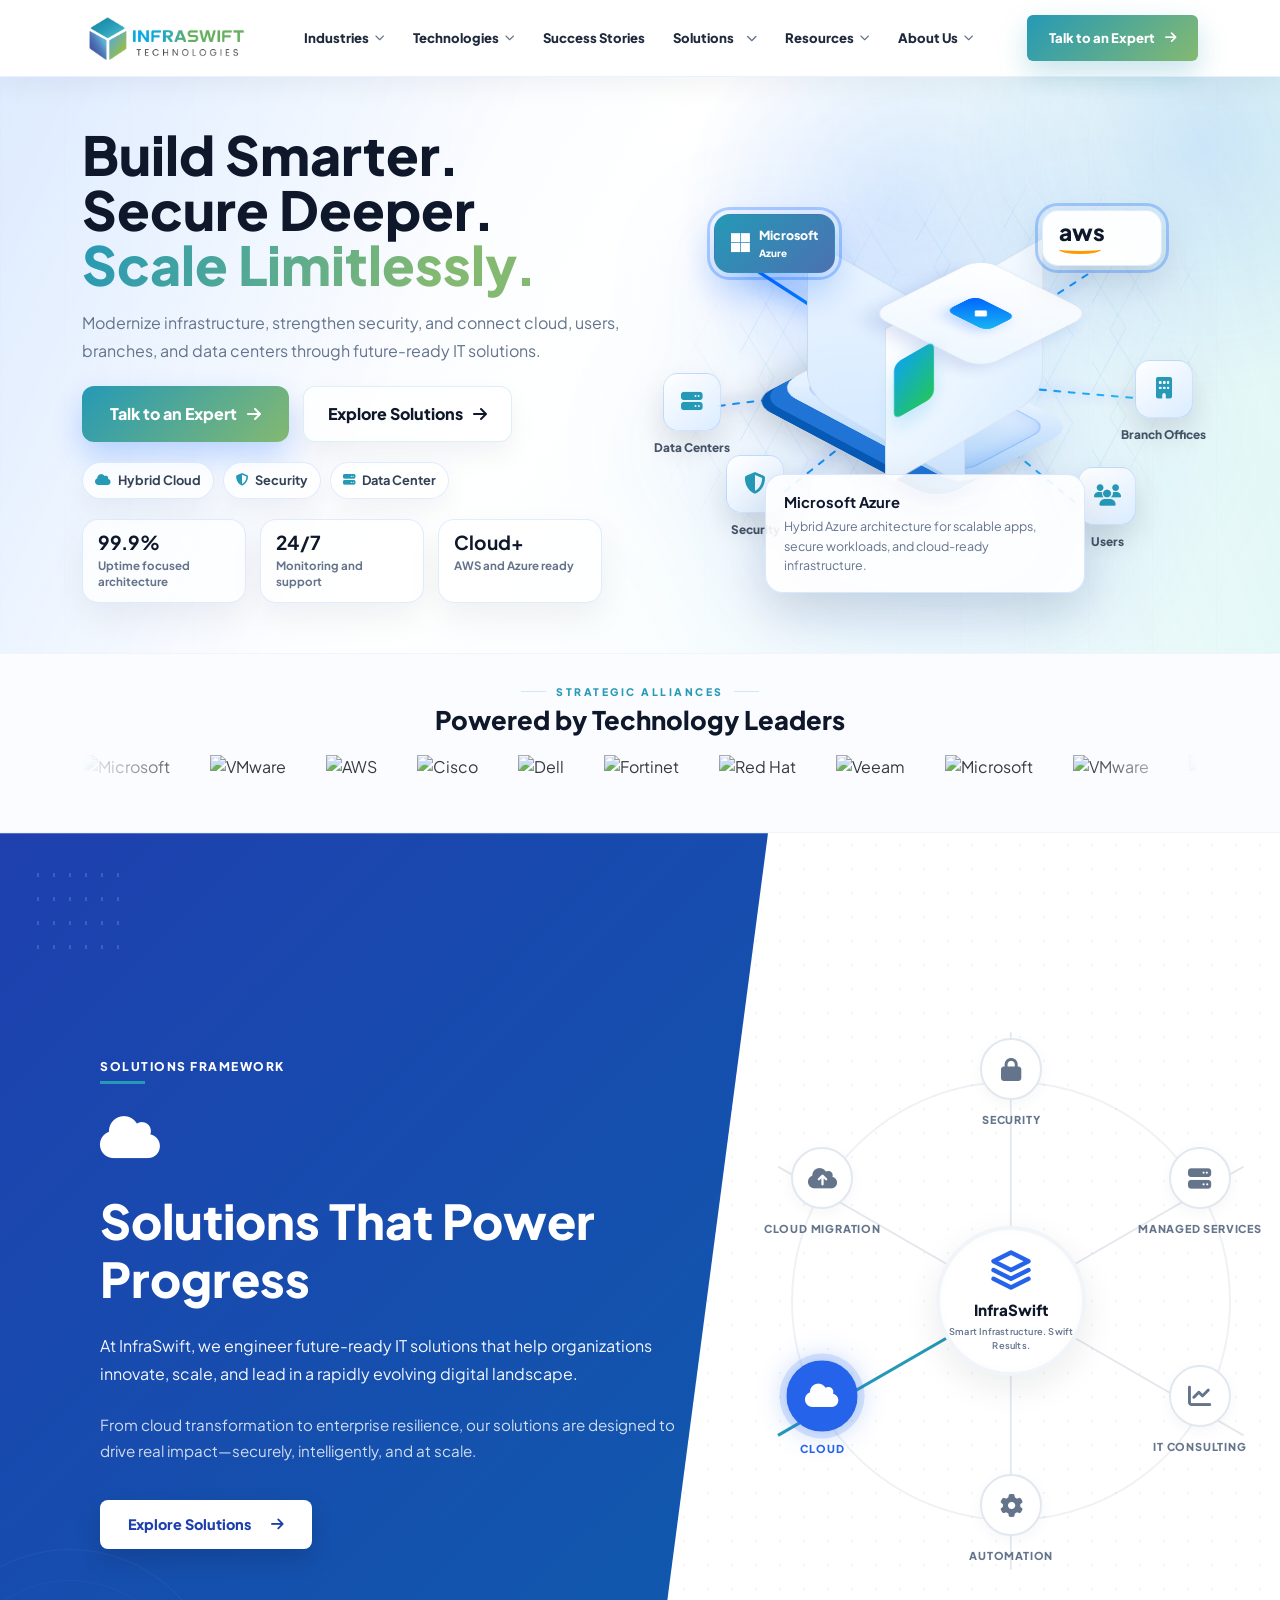
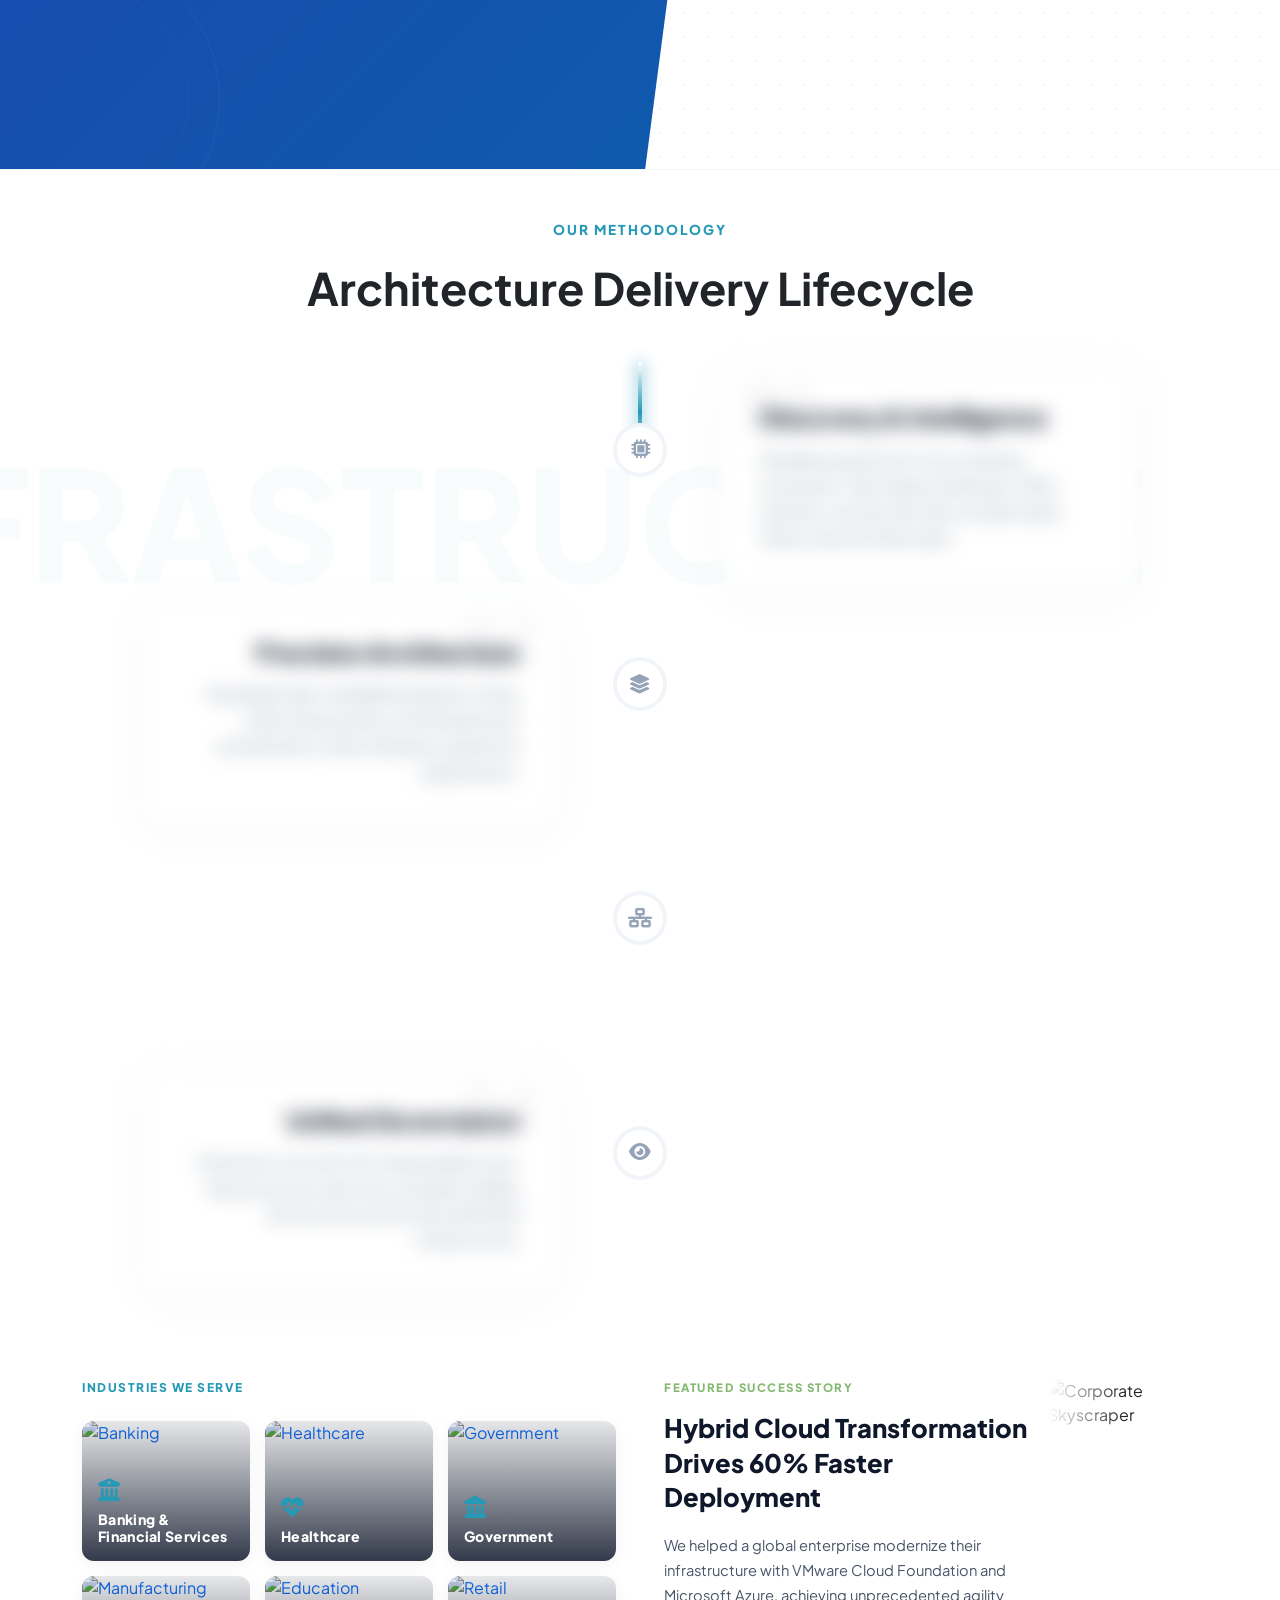
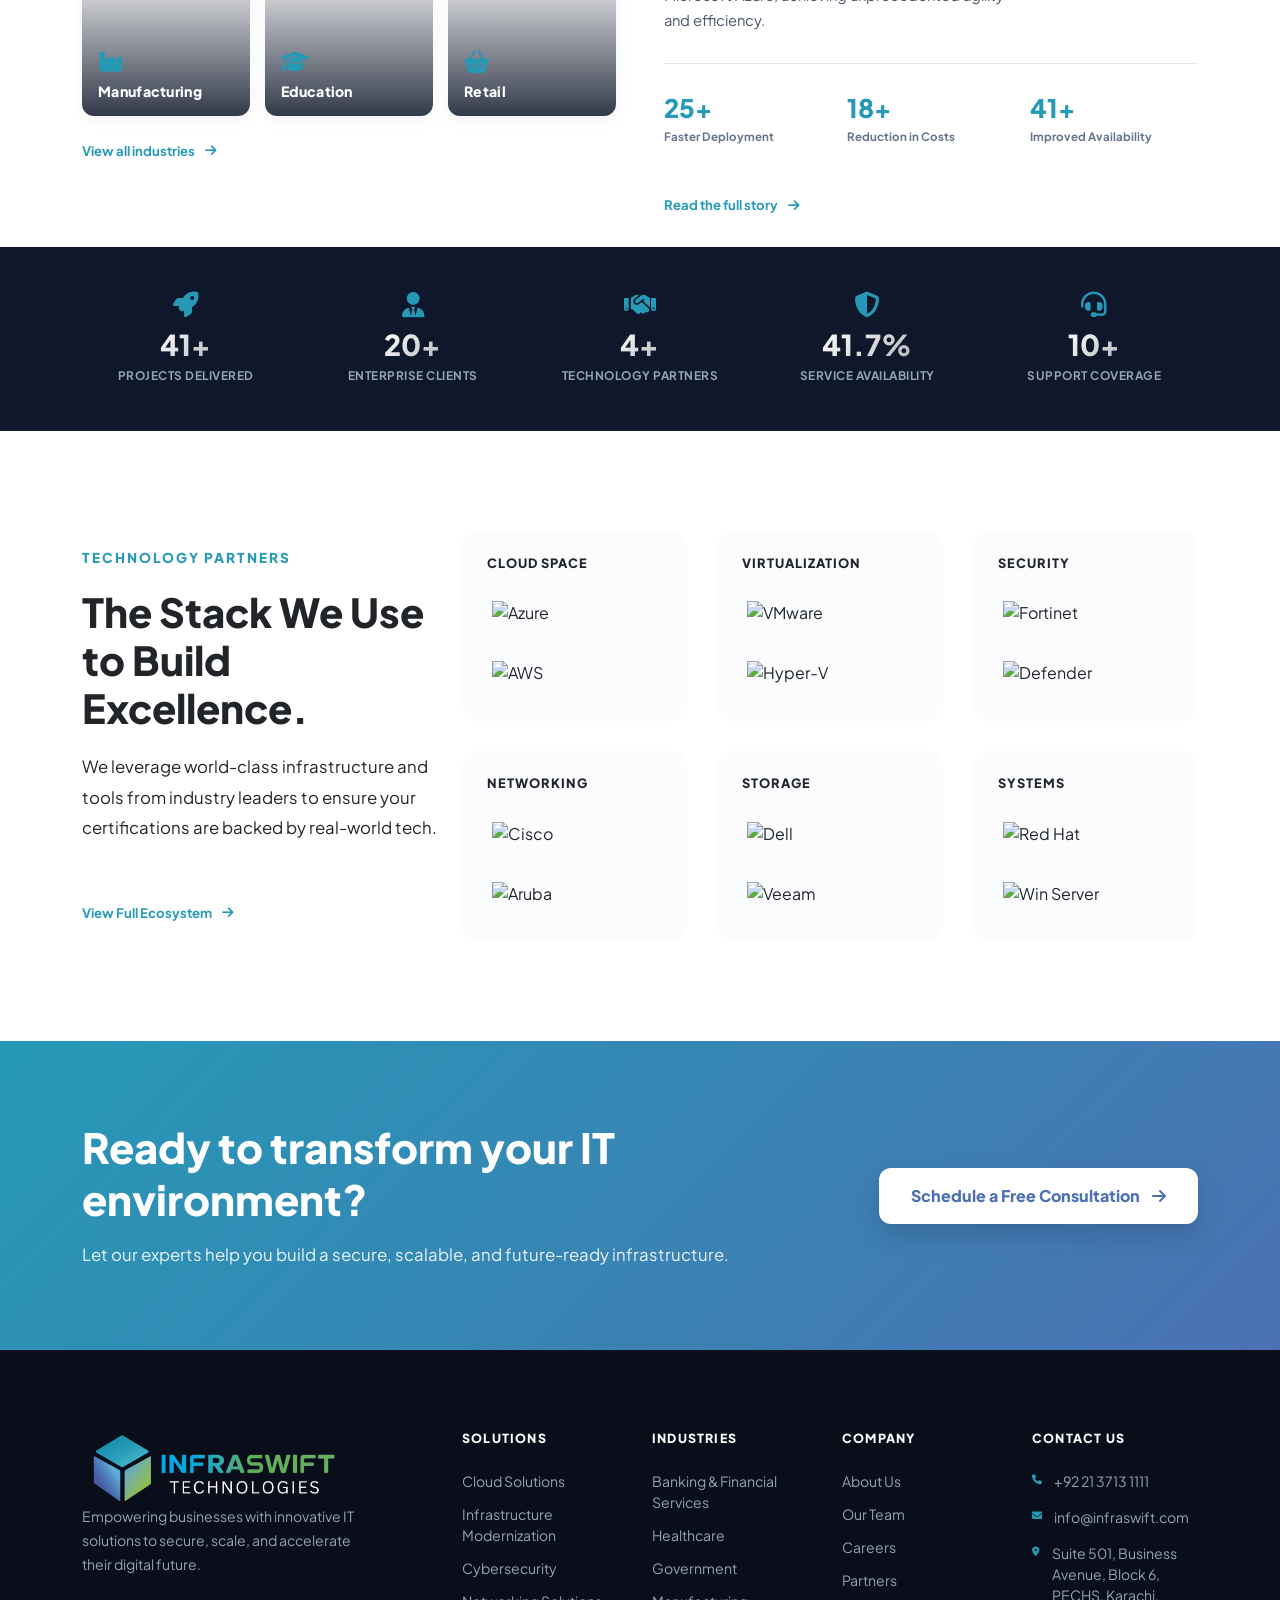
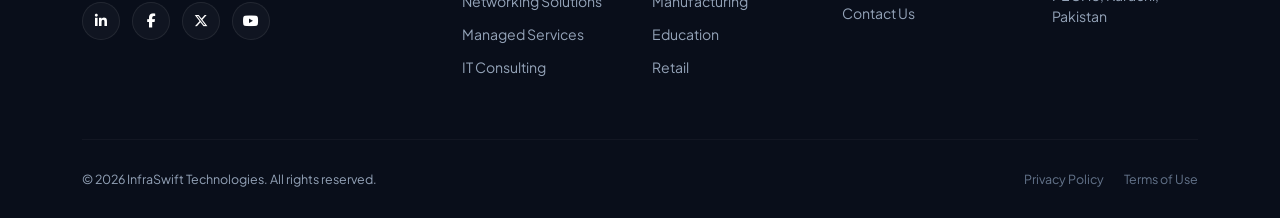
==== commit 6b0f702e: "Fix image source filename in navigation" ====
--- a/infraswift.html
+++ b/infraswift.html
@@ -2737,7 +2737,7 @@
     <nav class="site-nav" id="siteNav">
         <div class="container nav-shell">
             <a class="brand-logo" href="#">
-                <img src="assets/Infraswift-01.png" alt="InfraSwift Technologies">
+                <img src="assets/Infraswift01.png" alt="InfraSwift Technologies">
             </a>
 
             <ul class="nav-menu" id="navMenu">
